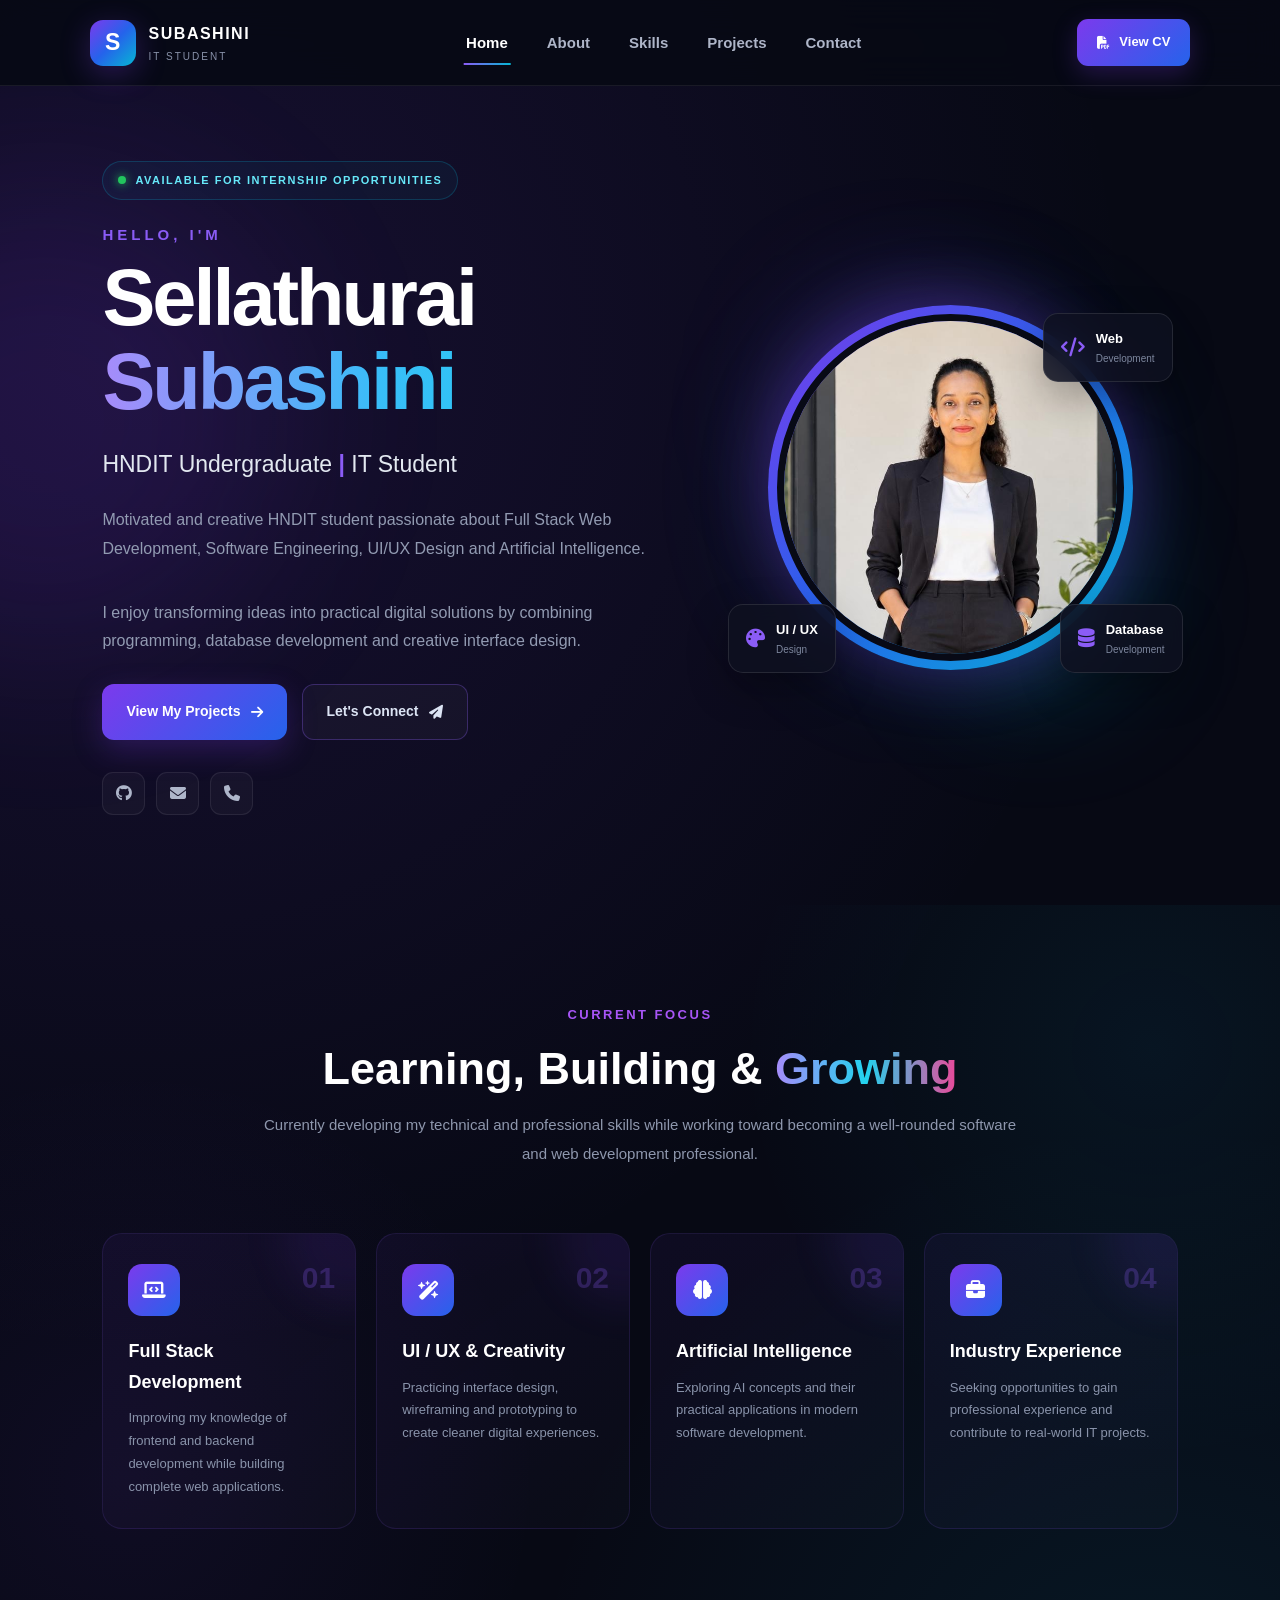
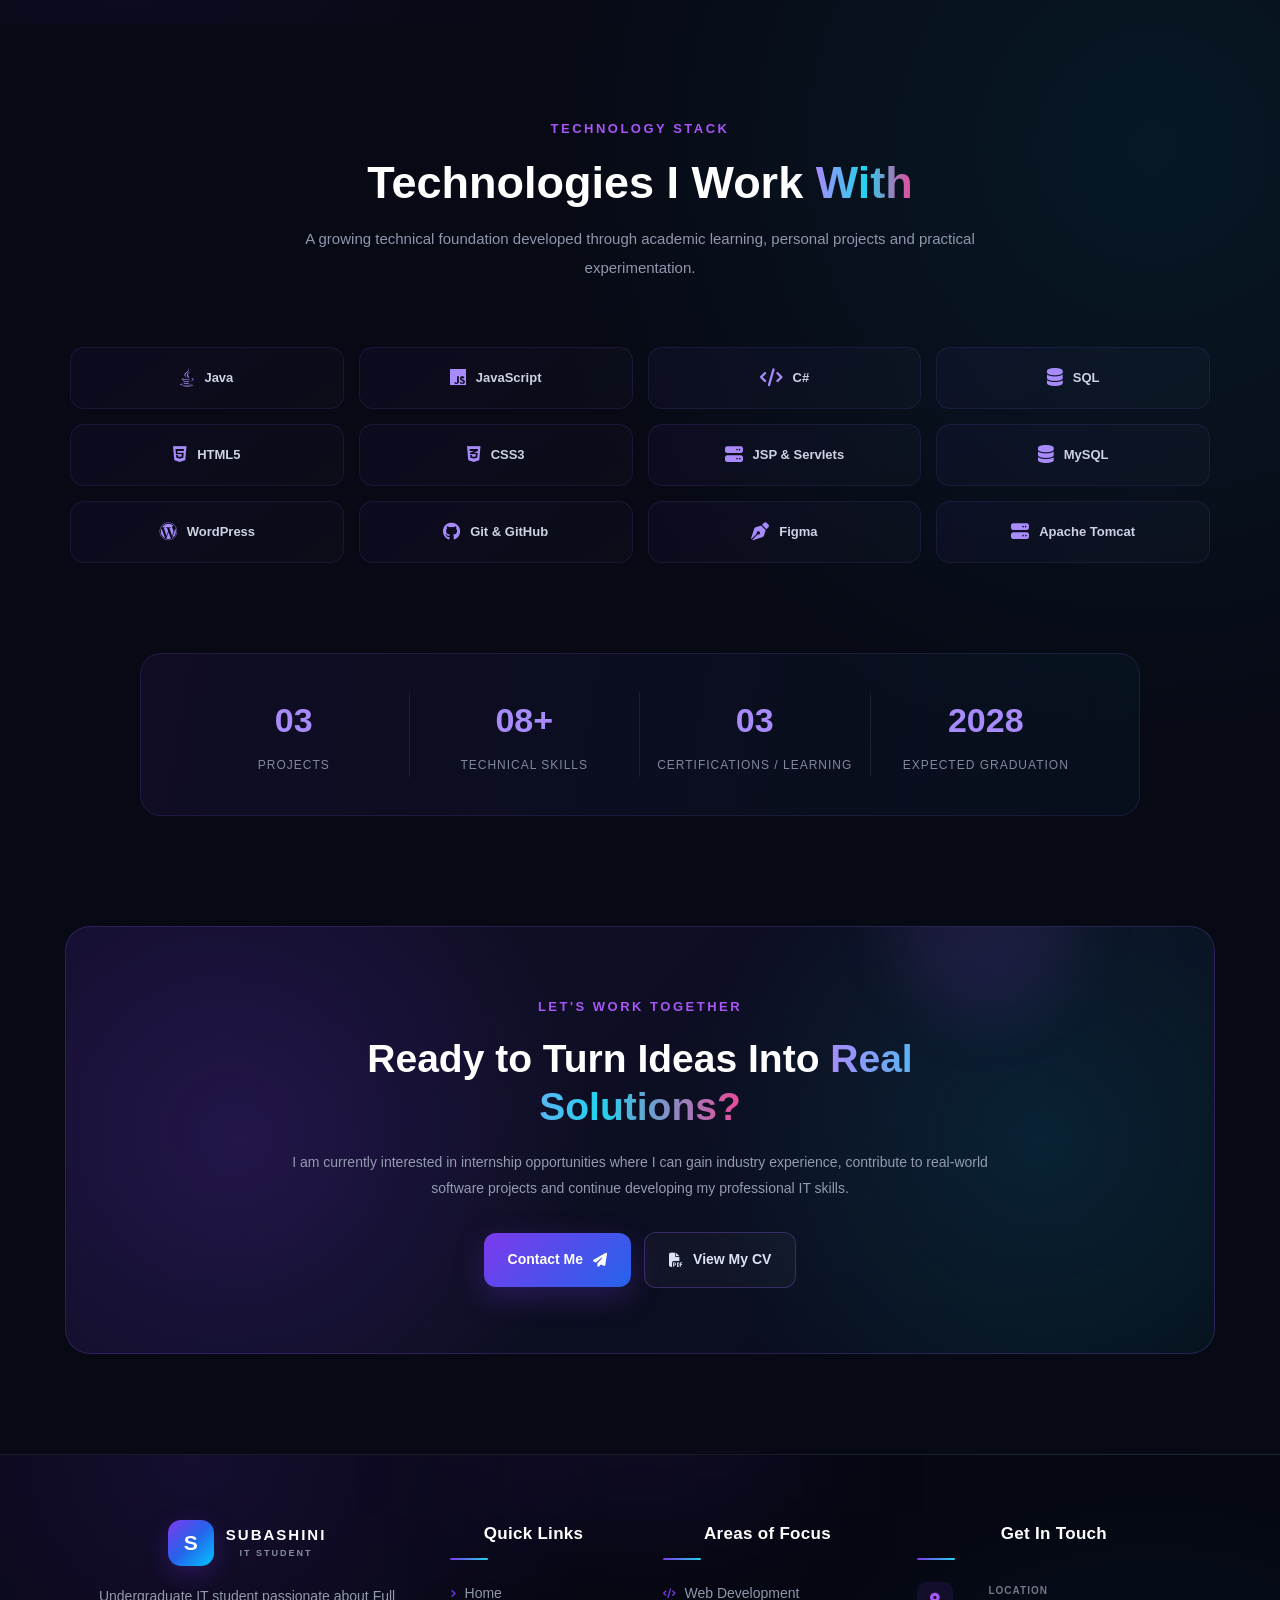
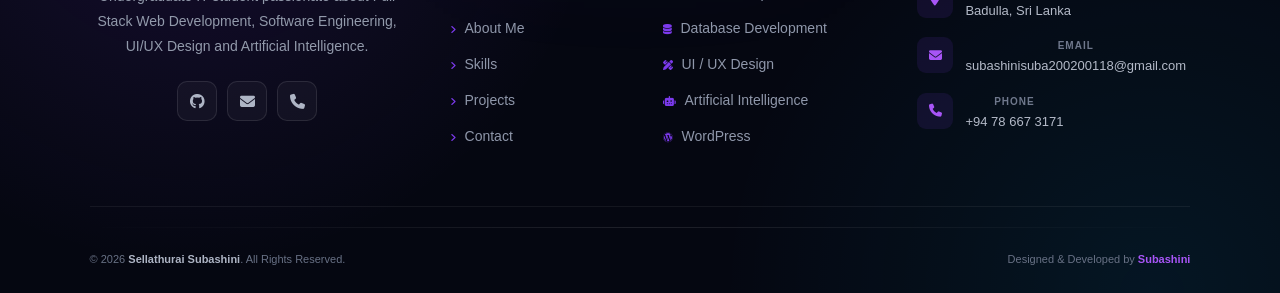
==== index.html @ f73d44b4 "First commit" ====
<!DOCTYPE html>
<html lang="en">

<head>

    <meta charset="UTF-8">
    <meta name="viewport" content="width=device-width, initial-scale=1.0">

    <title>Sellathurai Subashini | Portfolio</title>

    <!-- Font Awesome -->
    <link rel="stylesheet"
          href="https://cdnjs.cloudflare.com/ajax/libs/font-awesome/6.5.2/css/all.min.css">

    <!-- Main CSS -->
    <link rel="stylesheet" href="style.css">

</head>


<body>


<!-- =========================================================
     NAVBAR
========================================================= -->

<header class="site-header">

    <!-- LOGO -->

    <a href="index.html" class="logo">

        <span>S</span>

        <div>
            <strong>SUBASHINI</strong>
            <small>IT STUDENT</small>
        </div>

    </a>


    <!-- NAVIGATION -->

    <nav class="nav-menu">

        <a href="index.html" class="active">
            Home
        </a>

        <a href="about.html">
            About
        </a>

        <a href="skills.html">
            Skills
        </a>

        <a href="projects.html">
            Projects
        </a>

        <a href="contact.html">
            Contact
        </a>

    </nav>


    <!-- CV BUTTON -->

    <a href="suba cv.pdf"
       target="_blank"
       class="cv-button">

        <i class="fa-solid fa-file-pdf"></i>
        View CV

    </a>


    <!-- MOBILE MENU -->

    <button class="menu-button" id="menuButton">

        <i class="fa-solid fa-bars"></i>

    </button>

</header>



<!-- =========================================================
     MAIN CONTENT
========================================================= -->

<main>


<!-- =========================================================
     HERO SECTION
========================================================= -->

<section class="hero">


    <!-- HERO CONTENT -->

    <div class="hero-content">


        <!-- AVAILABILITY -->

        <div class="hero-badge">

            <span></span>

            AVAILABLE FOR INTERNSHIP OPPORTUNITIES

        </div>


        <!-- SMALL TITLE -->

        <p class="hero-small">

            HELLO, I'M

        </p>


        <!-- NAME -->

        <h1>

            Sellathurai
            <span>Subashini</span>

        </h1>


        <!-- ROLE -->

        <h2>

            HNDIT Undergraduate
            <b>|</b>
            IT Student

        </h2>


        <!-- DESCRIPTION -->

        <p class="hero-description">

            Motivated and creative HNDIT student passionate about
            Full Stack Web Development, Software Engineering,
            UI/UX Design and Artificial Intelligence.

        </p>


        <!-- ADDITIONAL INTRO -->

        <p class="hero-description">

            I enjoy transforming ideas into practical digital solutions
            by combining programming, database development and creative
            interface design.

        </p>


        <!-- HERO BUTTONS -->

        <div class="hero-buttons">


            <a href="projects.html"
               class="button primary-button">

                View My Projects

                <i class="fa-solid fa-arrow-right"></i>

            </a>


            <a href="contact.html"
               class="button outline-button">

                Let's Connect

                <i class="fa-solid fa-paper-plane"></i>

            </a>


        </div>


        <!-- SOCIAL LINKS -->

        <div class="social-links">


            <a href="https://github.com/Subashini0118"
               title="GitHub">

                <i class="fa-brands fa-github"></i>

            </a>


            <a href="mailto:subashinisuba200200118@gmail.com"
               title="Email">

                <i class="fa-solid fa-envelope"></i>

            </a>


            <a href="tel:+94786673171"
               title="Phone">

                <i class="fa-solid fa-phone"></i>

            </a>


        </div>


    </div>



    <!-- =====================================================
         HERO PHOTO
    ====================================================== -->

    <div class="hero-photo-area">


        <!-- GLOW EFFECTS -->

        <div class="glow glow-one"></div>

        <div class="glow glow-two"></div>


        <!-- PROFILE PHOTO -->

        <div class="photo-circle">

            <img src="Profile.jpeg"
                 alt="Sellathurai Subashini">

        </div>


        <!-- FLOATING CARD 1 -->

        <div class="floating-card card-one">

            <i class="fa-solid fa-code"></i>

            <div>

                <strong>Web</strong>

                <small>Development</small>

            </div>

        </div>


        <!-- FLOATING CARD 2 -->

        <div class="floating-card card-two">

            <i class="fa-solid fa-palette"></i>

            <div>

                <strong>UI / UX</strong>

                <small>Design</small>

            </div>

        </div>


        <!-- FLOATING CARD 3 -->

        <div class="floating-card card-three">

            <i class="fa-solid fa-database"></i>

            <div>

                <strong>Database</strong>

                <small>Development</small>

            </div>

        </div>


    </div>

</section>



<!-- =========================================================
     CURRENT FOCUS
========================================================= -->

<section class="focus-section">


    <div class="section-heading">


        <span class="section-label">

            CURRENT FOCUS

        </span>


        <h2>

            Learning, Building & <span>Growing</span>

        </h2>


        <p>

            Currently developing my technical and professional
            skills while working toward becoming a well-rounded
            software and web development professional.

        </p>

    </div>



    <div class="focus-grid">


        <!-- FOCUS 1 -->

        <div class="focus-card">

            <div class="focus-number">

                01

            </div>


            <i class="fa-solid fa-laptop-code"></i>


            <h3>

                Full Stack Development

            </h3>


            <p>

                Improving my knowledge of frontend and backend
                development while building complete web applications.

            </p>

        </div>



        <!-- FOCUS 2 -->

        <div class="focus-card">

            <div class="focus-number">

                02

            </div>


            <i class="fa-solid fa-wand-magic-sparkles"></i>


            <h3>

                UI / UX & Creativity

            </h3>


            <p>

                Practicing interface design, wireframing and
                prototyping to create cleaner digital experiences.

            </p>

        </div>



        <!-- FOCUS 3 -->

        <div class="focus-card">

            <div class="focus-number">

                03

            </div>


            <i class="fa-solid fa-brain"></i>


            <h3>

                Artificial Intelligence

            </h3>


            <p>

                Exploring AI concepts and their practical
                applications in modern software development.

            </p>

        </div>



        <!-- FOCUS 4 -->

        <div class="focus-card">

            <div class="focus-number">

                04

            </div>


            <i class="fa-solid fa-briefcase"></i>


            <h3>

                Industry Experience

            </h3>


            <p>

                Seeking opportunities to gain professional
                experience and contribute to real-world IT projects.

            </p>

        </div>


    </div>

</section>



<!-- =========================================================
     TECHNOLOGY HIGHLIGHTS
========================================================= -->

<section class="technology-section">


    <div class="section-heading">


        <span class="section-label">

            TECHNOLOGY STACK

        </span>


        <h2>

            Technologies I Work <span>With</span>

        </h2>


        <p>

            A growing technical foundation developed through
            academic learning, personal projects and practical
            experimentation.

        </p>

    </div>



    <div class="technology-grid">


        <div class="technology-item">

            <i class="fa-brands fa-java"></i>

            <span>Java</span>

        </div>


        <div class="technology-item">

            <i class="fa-brands fa-js"></i>

            <span>JavaScript</span>

        </div>


        <div class="technology-item">

            <i class="fa-solid fa-code"></i>

            <span>C#</span>

        </div>


        <div class="technology-item">

            <i class="fa-solid fa-database"></i>

            <span>SQL</span>

        </div>


        <div class="technology-item">

            <i class="fa-brands fa-html5"></i>

            <span>HTML5</span>

        </div>


        <div class="technology-item">

            <i class="fa-brands fa-css3-alt"></i>

            <span>CSS3</span>

        </div>


        <div class="technology-item">

            <i class="fa-solid fa-server"></i>

            <span>JSP & Servlets</span>

        </div>


        <div class="technology-item">

            <i class="fa-solid fa-database"></i>

            <span>MySQL</span>

        </div>


        <div class="technology-item">

            <i class="fa-brands fa-wordpress"></i>

            <span>WordPress</span>

        </div>


        <div class="technology-item">

            <i class="fa-brands fa-github"></i>

            <span>Git & GitHub</span>

        </div>


        <div class="technology-item">

            <i class="fa-solid fa-pen-nib"></i>

            <span>Figma</span>

        </div>


        <div class="technology-item">

            <i class="fa-solid fa-server"></i>

            <span>Apache Tomcat</span>

        </div>


    </div>

</section>

<!-- =========================================================
     STATS
========================================================= -->

<section class="stats-section">


    <div class="stat-item">


        <strong>

            03

        </strong>


        <span>

            Projects

        </span>

    </div>



    <div class="stat-item">


        <strong>

            08+

        </strong>


        <span>

            Technical Skills

        </span>

    </div>



    <div class="stat-item">


        <strong>

            03

        </strong>


        <span>

            Certifications / Learning

        </span>

    </div>



    <div class="stat-item">


        <strong>

            2028

        </strong>


        <span>

            Expected Graduation

        </span>

    </div>


</section>



<!-- =========================================================
     INTERNSHIP CTA
========================================================= -->

<section class="home-cta-section">


    <div class="home-cta-content">


        <span class="section-label">

            LET'S WORK TOGETHER

        </span>


        <h2>

            Ready to Turn Ideas Into

            <span>Real Solutions?</span>

        </h2>


        <p>

            I am currently interested in internship opportunities
            where I can gain industry experience, contribute to
            real-world software projects and continue developing
            my professional IT skills.

        </p>


        <div class="cta-buttons">


            <a href="contact.html"
               class="button primary-button">

                Contact Me

                <i class="fa-solid fa-paper-plane"></i>

            </a>


            <a href="assets/Subashini-CV.pdf"
               target="_blank"
               class="button outline-button">

                <i class="fa-solid fa-file-pdf"></i>

                View My CV

            </a>


        </div>


    </div>


</section>


</main>



<!-- =========================================================
     FOOTER
========================================================= -->

<footer class="site-footer">


    <div class="footer-container">


        <!-- =================================================
             FOOTER ABOUT
        ================================================== -->

        <div class="footer-column footer-about">


            <a href="index.html"
               class="footer-logo">


                <span>S</span>


                <div>

                    <strong>
                        SUBASHINI
                    </strong>

                    <small>
                        IT STUDENT
                    </small>

                </div>


            </a>


            <p>

                Undergraduate IT student passionate about
                Full Stack Web Development, Software Engineering,
                UI/UX Design and Artificial Intelligence.

            </p>


            <div class="footer-socials">


                <a href="https://github.com/Subashini0118"
                   title="GitHub">

                    <i class="fa-brands fa-github"></i>

                </a>


                <a href="mailto:subashinisuba200200118@gmail.com"
                   title="Email">

                    <i class="fa-solid fa-envelope"></i>

                </a>


                <a href="tel:+94786673171"
                   title="Phone">

                    <i class="fa-solid fa-phone"></i>

                </a>


            </div>


        </div>



        <!-- =================================================
             QUICK LINKS
        ================================================== -->

        <div class="footer-column">


            <h3>

                Quick Links

            </h3>


            <ul>


                <li>

                    <a href="index.html">

                        <i class="fa-solid fa-angle-right"></i>

                        Home

                    </a>

                </li>


                <li>

                    <a href="about.html">

                        <i class="fa-solid fa-angle-right"></i>

                        About Me

                    </a>

                </li>


                <li>

                    <a href="skills.html">

                        <i class="fa-solid fa-angle-right"></i>

                        Skills

                    </a>

                </li>


                <li>

                    <a href="projects.html">

                        <i class="fa-solid fa-angle-right"></i>

                        Projects

                    </a>

                </li>


                <li>

                    <a href="contact.html">

                        <i class="fa-solid fa-angle-right"></i>

                        Contact

                    </a>

                </li>


            </ul>


        </div>



        <!-- =================================================
             EXPERTISE
        ================================================== -->

        <div class="footer-column">


            <h3>

                Areas of Focus

            </h3>


            <ul>


                <li>

                    <a href="skills.html">

                        <i class="fa-solid fa-code"></i>

                        Web Development

                    </a>

                </li>


                <li>

                    <a href="skills.html">

                        <i class="fa-solid fa-database"></i>

                        Database Development

                    </a>

                </li>


                <li>

                    <a href="skills.html">

                        <i class="fa-solid fa-pen-ruler"></i>

                        UI / UX Design

                    </a>

                </li>


                <li>

                    <a href="skills.html">

                        <i class="fa-solid fa-robot"></i>

                        Artificial Intelligence

                    </a>

                </li>


                <li>

                    <a href="skills.html">

                        <i class="fa-brands fa-wordpress"></i>

                        WordPress

                    </a>

                </li>


            </ul>


        </div>



        <!-- =================================================
             CONTACT DETAILS
        ================================================== -->

        <div class="footer-column footer-contact">


            <h3>

                Get In Touch

            </h3>


            <div class="footer-contact-item">


                <i class="fa-solid fa-location-dot"></i>


                <div>

                    <span>

                        Location

                    </span>

                    <p>

                        Badulla, Sri Lanka

                    </p>

                </div>


            </div>



            <div class="footer-contact-item">


                <i class="fa-solid fa-envelope"></i>


                <div>

                    <span>

                        Email

                    </span>

                    <p>

                        subashinisuba200200118@gmail.com

                    </p>

                </div>


            </div>



            <div class="footer-contact-item">


                <i class="fa-solid fa-phone"></i>


                <div>

                    <span>

                        Phone

                    </span>

                    <p>

                        +94 78 667 3171

                    </p>

                </div>


            </div>


        </div>


    </div>



    <!-- =================================================
         FOOTER BOTTOM
    ================================================== -->

    <div class="footer-bottom">


        <div class="footer-line"></div>


        <div class="footer-bottom-content">


            <p>

                © 2026
                <strong>Sellathurai Subashini</strong>.
                All Rights Reserved.

            </p>


            <p>

                Designed & Developed by

                <span>

                    Subashini

                </span>

            </p>


        </div>


    </div>


</footer>



<!-- =========================================================
     JAVASCRIPT
========================================================= -->

<script src="script.js"></script>


</body>

</html>
---- style.css ----
/* =====================================================
   GLOBAL
===================================================== */

* {
    margin: 0;
    padding: 0;
    box-sizing: border-box;
}

html {
    scroll-behavior: smooth;
}

body {
    font-family: Arial, Helvetica, sans-serif;
    background:
        radial-gradient(
            circle at 10% 10%,
            rgba(124, 58, 237, 0.14),
            transparent 30%
        ),
        radial-gradient(
            circle at 90% 50%,
            rgba(6, 182, 212, 0.09),
            transparent 30%
        ),
        #070914;
    color: #ffffff;
    line-height: 1.7;
    overflow-x: hidden;
}

a {
    text-decoration: none;
}

button,
input,
textarea {
    font-family: inherit;
}


/* =====================================================
   NAVBAR
===================================================== */

.site-header {
    position: sticky;
    top: 0;
    z-index: 999;

    height: 86px;

    padding: 0 7%;

    display: flex;
    align-items: center;
    justify-content: space-between;

    background: rgba(7, 9, 20, 0.90);

    backdrop-filter: blur(18px);

    border-bottom: 1px solid rgba(255, 255, 255, 0.07);
}


/* LOGO */

.logo {
    display: flex;
    align-items: center;
    gap: 13px;
    color: white;
}

.logo > span {
    width: 46px;
    height: 46px;

    display: flex;
    align-items: center;
    justify-content: center;

    border-radius: 13px;

    font-size: 23px;
    font-weight: 900;

    background:
        linear-gradient(
            135deg,
            #7c3aed,
            #2563eb,
            #06b6d4
        );

    box-shadow:
        0 8px 30px rgba(124, 58, 237, 0.3);
}

.logo strong {
    display: block;
    font-size: 16px;
    letter-spacing: 1.5px;
}

.logo small {
    display: block;
    font-size: 10px;
    color: #8992aa;
    letter-spacing: 2px;
}


/* NAVIGATION */

.nav-menu {
    display: flex;
    align-items: center;
    gap: 9px;
}

.nav-menu a {
    position: relative;

    padding: 11px 15px;

    color: #aeb5c8;

    font-size: 14px;
    font-weight: 600;

    transition: 0.3s ease;
}

.nav-menu a::after {
    content: "";

    position: absolute;

    left: 50%;
    bottom: 1px;

    width: 0;
    height: 2px;

    transform: translateX(-50%);

    background:
        linear-gradient(
            90deg,
            #8b5cf6,
            #06b6d4
        );

    transition: 0.3s ease;
}

.nav-menu a:hover,
.nav-menu a.active {
    color: #ffffff;
}

.nav-menu a:hover::after,
.nav-menu a.active::after {
    width: 65%;
}


/* CV BUTTON */

.cv-button {
    display: flex;
    align-items: center;
    gap: 9px;

    padding: 12px 20px;

    border-radius: 11px;

    color: white;

    font-size: 13px;
    font-weight: 700;

    background:
        linear-gradient(
            135deg,
            #7c3aed,
            #2563eb
        );

    box-shadow:
        0 8px 25px rgba(124, 58, 237, 0.25);

    transition: 0.3s ease;
}

.cv-button:hover {
    transform: translateY(-2px);

    box-shadow:
        0 12px 30px rgba(124, 58, 237, 0.4);
}


/* MOBILE MENU */

.menu-button {
    display: none;

    width: 44px;
    height: 44px;

    border: 1px solid rgba(255, 255, 255, 0.1);

    border-radius: 11px;

    color: white;

    background: rgba(255, 255, 255, 0.05);

    cursor: pointer;
}


/* =====================================================
   HERO
===================================================== */

.hero {
    min-height: calc(100vh - 86px);

    padding: 85px 8%;

    display: grid;

    grid-template-columns: 1.1fr 0.9fr;

    align-items: center;

    gap: 65px;

    position: relative;
}

.hero::before {
    content: "";

    position: absolute;

    width: 470px;
    height: 470px;

    left: -190px;
    top: 100px;

    border-radius: 50%;

    background: rgba(124, 58, 237, 0.11);

    filter: blur(85px);
}


/* HERO CONTENT */

.hero-content {
    position: relative;
    z-index: 2;
}

.hero-badge {
    display: inline-flex;
    align-items: center;
    gap: 9px;

    padding: 9px 15px;

    margin-bottom: 22px;

    border: 1px solid rgba(6, 182, 212, 0.22);

    border-radius: 30px;

    color: #67e8f9;

    font-size: 11px;
    font-weight: 700;

    letter-spacing: 1.5px;

    background: rgba(6, 182, 212, 0.05);
}

.hero-badge span {
    width: 8px;
    height: 8px;

    border-radius: 50%;

    background: #22c55e;

    box-shadow: 0 0 10px #22c55e;
}

.hero-small {
    color: #8b5cf6;

    font-size: 15px;

    font-weight: 800;

    letter-spacing: 4px;

    margin-bottom: 9px;
}

.hero h1 {
    font-size: clamp(52px, 6.2vw, 82px);

    line-height: 1.05;

    font-weight: 900;

    letter-spacing: -3px;

    margin-bottom: 22px;
}

.hero h1 span {
    display: block;

    background:
        linear-gradient(
            90deg,
            #a78bfa,
            #38bdf8,
            #22d3ee
        );

    -webkit-background-clip: text;
    -webkit-text-fill-color: transparent;
}

.hero h2 {
    font-size: 24px;

    color: #e2e8f0;

    font-weight: 500;

    margin-bottom: 22px;
}

.hero h2 b {
    color: #8b5cf6;
}

.hero-description {
    max-width: 650px;

    color: #929bb2;

    font-size: 17px;

    line-height: 1.9;

    margin-bottom: 35px;
}


/* HERO BUTTONS */

.hero-buttons {
    display: flex;

    gap: 15px;

    flex-wrap: wrap;
}

.button {
    display: inline-flex;

    align-items: center;

    gap: 10px;

    padding: 15px 24px;

    border-radius: 12px;

    font-size: 14px;

    font-weight: 700;

    transition: 0.3s ease;
}

.primary-button {
    color: white;

    background:
        linear-gradient(
            135deg,
            #7c3aed,
            #2563eb
        );

    box-shadow:
        0 10px 30px rgba(124, 58, 237, 0.25);
}

.primary-button:hover {
    color: white;

    transform: translateY(-3px);

    box-shadow:
        0 15px 35px rgba(124, 58, 237, 0.4);
}

.outline-button {
    color: #dce4f4;

    border: 1px solid rgba(139, 92, 246, 0.3);

    background: rgba(255, 255, 255, 0.03);
}

.outline-button:hover {
    color: white;

    border-color: #8b5cf6;

    transform: translateY(-3px);
}


/* SOCIAL */

.social-links {
    display: flex;

    gap: 11px;

    margin-top: 32px;
}

.social-links a {
    width: 43px;
    height: 43px;

    display: flex;

    align-items: center;
    justify-content: center;

    border-radius: 11px;

    color: #aeb6ca;

    border: 1px solid rgba(255, 255, 255, 0.08);

    background: rgba(255, 255, 255, 0.03);

    transition: 0.3s ease;
}

.social-links a:hover {
    color: white;

    transform: translateY(-3px);

    border-color: #8b5cf6;

    background: rgba(124, 58, 237, 0.15);
}


/* =====================================================
   HERO PHOTO
===================================================== */

.hero-photo-area {
    position: relative;

    min-height: 520px;

    display: flex;

    align-items: center;
    justify-content: center;
}

.photo-circle {
    position: relative;
    z-index: 3;

    width: 380px;
    height: 380px;

    padding: 9px;

    border-radius: 50%;

    background:
        linear-gradient(
            135deg,
            #7c3aed,
            #2563eb,
            #06b6d4
        );

    box-shadow:
        0 0 65px rgba(124, 58, 237, 0.35),
        0 0 130px rgba(6, 182, 212, 0.12);
}

.photo-circle img {
    width: 100%;
    height: 100%;

    object-fit: cover;

    border-radius: 50%;

    border: 7px solid #080a16;

    display: block;
}


/* GLOWS */

.glow {
    position: absolute;

    border-radius: 50%;

    filter: blur(60px);
}

.glow-one {
    width: 230px;
    height: 230px;

    background: rgba(124, 58, 237, 0.25);

    top: 60px;
    left: 70px;
}

.glow-two {
    width: 190px;
    height: 190px;

    background: rgba(6, 182, 212, 0.2);

    bottom: 45px;
    right: 45px;
}


/* FLOATING CARDS */

.floating-card {
    position: absolute;

    z-index: 5;

    display: flex;

    align-items: center;

    gap: 11px;

    padding: 14px 17px;

    border-radius: 15px;

    background: rgba(14, 17, 32, 0.86);

    backdrop-filter: blur(15px);

    border: 1px solid rgba(255, 255, 255, 0.1);

    box-shadow:
        0 15px 40px rgba(0, 0, 0, 0.3);

    animation: floatCard 4s ease-in-out infinite;
}

.floating-card i {
    color: #8b5cf6;

    font-size: 19px;
}

.floating-card strong {
    display: block;

    font-size: 13px;
}

.floating-card small {
    display: block;

    color: #7d879e;

    font-size: 10px;
}

.card-one {
    top: 75px;
    right: 5px;
}

.card-two {
    bottom: 65px;
    left: 5px;

    animation-delay: 1.5s;
}

@keyframes floatCard {

    0%, 100% {
        transform: translateY(0);
    }

    50% {
        transform: translateY(-10px);
    }

}


/* =====================================================
   GENERAL SECTIONS
===================================================== */

.quick-section,
.about-section,
.skills-section,
.projects-section,
.contact-section,
.certifications-section,
.project-cta {
    max-width: 1200px;

    margin: auto;

    padding: 110px 30px;
}

.dark-section {
    padding: 110px 30px;

    background:
        linear-gradient(
            180deg,
            rgba(124, 58, 237, 0.04),
            rgba(6, 182, 212, 0.02)
        );
}

.section-heading {
    text-align: center;

    max-width: 760px;

    margin: 0 auto 65px;
}

.section-label {
    display: inline-flex;

    align-items: center;

    gap: 8px;

    color: #a855f7;

    font-size: 13px;

    font-weight: 800;

    letter-spacing: 2.5px;

    text-transform: uppercase;
}

.section-heading h2 {
    font-size: 45px;

    line-height: 1.2;

    margin: 15px 0;
}

.section-heading h2 span,
.page-hero h1 span,
.about-content h2 span,
.project-cta h2 span,
.skills-heading h2 span,
.skills-hero h1 span {
    background:
        linear-gradient(
            90deg,
            #a78bfa,
            #22d3ee,
            #ec4899
        );

    -webkit-background-clip: text;
    -webkit-text-fill-color: transparent;
}

.section-heading p {
    color: #8e97ad;

    font-size: 15px;

    line-height: 1.9;
}


/* =====================================================
   FEATURE CARDS
===================================================== */

.feature-grid {
    display: grid;

    grid-template-columns: repeat(4, 1fr);

    gap: 20px;
}

.feature-card {
    padding: 31px 24px;

    border-radius: 19px;

    border: 1px solid rgba(139, 92, 246, 0.12);

    background:
        linear-gradient(
            145deg,
            rgba(124, 58, 237, 0.06),
            rgba(255, 255, 255, 0.015)
        );

    transition: 0.3s ease;
}

.feature-card:hover {
    transform: translateY(-8px);

    border-color: rgba(139, 92, 246, 0.45);

    box-shadow:
        0 20px 50px rgba(0, 0, 0, 0.25);
}

.feature-icon {
    width: 55px;
    height: 55px;

    display: flex;

    align-items: center;
    justify-content: center;

    margin-bottom: 21px;

    border-radius: 15px;

    color: white;

    font-size: 19px;

    background:
        linear-gradient(
            135deg,
            #7c3aed,
            #2563eb
        );
}

.feature-card h3 {
    font-size: 18px;

    margin-bottom: 10px;
}

.feature-card p {
    color: #8992a8;

    font-size: 14px;

    line-height: 1.75;
}


/* =====================================================
   STATS
===================================================== */

.stats-section {
    max-width: 1000px;

    margin: 0 auto 110px;

    padding: 38px;

    display: grid;

    grid-template-columns: repeat(4, 1fr);

    border: 1px solid rgba(139, 92, 246, 0.15);

    border-radius: 21px;

    background:
        linear-gradient(
            100deg,
            rgba(124, 58, 237, 0.08),
            rgba(6, 182, 212, 0.04)
        );
}

.stat-item {
    text-align: center;

    border-right: 1px solid rgba(255, 255, 255, 0.07);
}

.stat-item:last-child {
    border: none;
}

.stat-item strong {
    display: block;

    font-size: 33px;

    color: #a78bfa;
}

.stat-item span {
    color: #7f899f;

    font-size: 12px;

    text-transform: uppercase;

    letter-spacing: 1px;
}


/* =====================================================
   PAGE HERO
===================================================== */

.page-hero {
    min-height: 45vh;

    display: flex;

    align-items: center;

    justify-content: center;

    text-align: center;

    padding: 140px 20px 90px;

    position: relative;

    overflow: hidden;

    background:
        radial-gradient(
            circle at 20% 30%,
            rgba(124, 58, 237, 0.20),
            transparent 35%
        ),
        radial-gradient(
            circle at 80% 70%,
            rgba(6, 182, 212, 0.13),
            transparent 35%
        );
}

.page-hero::before {
    content: "";

    position: absolute;

    width: 470px;
    height: 470px;

    border-radius: 50%;

    background: rgba(168, 85, 247, 0.08);

    filter: blur(85px);

    top: -200px;
    left: -150px;
}

.page-hero::after {
    content: "";

    position: absolute;

    width: 420px;
    height: 420px;

    border-radius: 50%;

    background: rgba(6, 182, 212, 0.07);

    filter: blur(90px);

    right: -150px;
    bottom: -200px;
}

.page-hero .hero-content {
    max-width: 850px;
    position: relative;
    z-index: 2;
}

.page-hero h1 {
    font-size: clamp(48px, 6vw, 70px);

    line-height: 1.05;

    margin: 22px 0;

    color: #ffffff;
}

.page-hero p {
    color: #aeb6cf;

    max-width: 720px;

    margin: auto;

    font-size: 16px;

    line-height: 1.9;
}


/* =====================================================
   ABOUT
===================================================== */

.about-grid {
    display: grid;

    grid-template-columns: 0.8fr 1.2fr;

    gap: 85px;

    align-items: center;
}

.about-photo-box {
    display: flex;

    align-items: center;
    justify-content: center;
}

.photo-ring {
    width: 370px;
    height: 370px;

    padding: 8px;

    border-radius: 50%;

    background:
        linear-gradient(
            135deg,
            #7c3aed,
            #2563eb,
            #06b6d4
        );

    box-shadow:
        0 0 65px rgba(124, 58, 237, 0.25);
}

.photo-ring img {
    width: 100%;
    height: 100%;

    object-fit: cover;

    border-radius: 50%;

    border: 7px solid #080a16;
}

.about-content h2 {
    font-size: 43px;

    margin-bottom: 7px;
}

.about-content h3 {
    color: #8b5cf6;

    font-size: 19px;

    margin-bottom: 24px;
}

.about-content p {
    color: #929bb0;

    font-size: 15px;

    line-height: 1.9;

    margin-bottom: 16px;
}

.about-info {
    display: grid;

    grid-template-columns: repeat(2, 1fr);

    gap: 13px;

    margin-top: 30px;
}

.about-info > div {
    display: flex;

    gap: 13px;

    align-items: center;

    padding: 16px;

    border-radius: 14px;

    border: 1px solid rgba(139, 92, 246, 0.12);

    background: rgba(255, 255, 255, 0.025);
}

.about-info i {
    width: 40px;
    height: 40px;

    display: flex;

    align-items: center;
    justify-content: center;

    border-radius: 10px;

    background:
        linear-gradient(
            135deg,
            #7c3aed,
            #2563eb
        );
}

.about-info small {
    display: block;

    color: #6f7890;

    font-size: 10px;
}

.about-info strong {
    display: block;

    color: #e8edf7;

    font-size: 12px;
}


/* =====================================================
   TIMELINE
===================================================== */

.timeline {
    max-width: 920px;

    margin: auto;

    position: relative;
}

.timeline::before {
    content: "";

    position: absolute;

    left: 31px;

    top: 0;
    bottom: 0;

    width: 2px;

    background:
        linear-gradient(
            #8b5cf6,
            #06b6d4
        );
}

.timeline-item {
    position: relative;

    display: flex;

    gap: 27px;

    margin-bottom: 32px;
}

.timeline-icon {
    position: relative;

    z-index: 2;

    min-width: 64px;
    height: 64px;

    display: flex;

    align-items: center;
    justify-content: center;

    border-radius: 50%;

    font-size: 19px;

    background:
        linear-gradient(
            135deg,
            #7c3aed,
            #2563eb
        );
}

.timeline-card {
    flex: 1;

    padding: 29px;

    border-radius: 19px;

    border: 1px solid rgba(139, 92, 246, 0.12);

    background: rgba(255, 255, 255, 0.025);

    transition: 0.3s ease;
}

.timeline-card:hover {
    border-color: rgba(139, 92, 246, 0.4);

    transform: translateX(5px);
}

.timeline-date,
.cert-year {
    color: #06b6d4;

    font-size: 11px;

    font-weight: 800;

    letter-spacing: 1.5px;
}

.timeline-card h3 {
    font-size: 22px;

    margin: 9px 0;
}

.timeline-card h4 {
    font-size: 15px;

    margin-bottom: 13px;
}

.timeline-card p {
    color: #8c95aa;

    font-size: 14px;
}

.education-status {
    display: inline-block;

    margin-top: 16px;

    padding: 7px 11px;

    border-radius: 20px;

    font-size: 10px;

    color: #c4b5fd;

    background: rgba(124, 58, 237, 0.12);
}


/* =====================================================
   CERTIFICATIONS
===================================================== */

.certification-grid {
    max-width: 1200px;

    margin: auto;

    display: grid;

    grid-template-columns: repeat(3, 1fr);

    gap: 22px;
}

.certification-card {
    padding: 32px;

    border-radius: 21px;

    border: 1px solid rgba(139, 92, 246, 0.12);

    background:
        linear-gradient(
            145deg,
            rgba(124, 58, 237, 0.07),
            rgba(6, 182, 212, 0.025)
        );

    transition: 0.3s ease;
}

.certification-card:hover {
    transform: translateY(-8px);

    border-color: rgba(139, 92, 246, 0.45);
}

.cert-icon {
    width: 58px;
    height: 58px;

    display: flex;

    align-items: center;
    justify-content: center;

    margin-bottom: 21px;

    border-radius: 16px;

    font-size: 22px;

    background:
        linear-gradient(
            135deg,
            #7c3aed,
            #2563eb
        );
}

.certification-card h3 {
    font-size: 20px;

    margin: 10px 0 15px;
}

.certification-card p {
    color: #8992a8;

    font-size: 14px;

    line-height: 1.75;
}


/* =====================================================
   SKILLS PAGE
===================================================== */

.skills-hero {
    min-height: 360px;

    display: flex;

    align-items: center;

    justify-content: center;

    text-align: center;

    padding: 140px 20px 75px;

    position: relative;

    overflow: hidden;
}

.skills-hero::before {
    content: "";

    position: absolute;

    width: 470px;
    height: 470px;

    background: rgba(124, 58, 237, 0.16);

    border-radius: 50%;

    filter: blur(90px);

    top: -180px;
    left: -120px;
}

.skills-hero::after {
    content: "";

    position: absolute;

    width: 420px;
    height: 420px;

    background: rgba(6, 182, 212, 0.12);

    border-radius: 50%;

    filter: blur(90px);

    bottom: -180px;
    right: -100px;
}

.skills-hero-content {
    position: relative;

    z-index: 2;

    max-width: 780px;
}

.section-tag,
.small-title {
    display: inline-flex;

    align-items: center;

    gap: 8px;

    color: #a78bfa;

    font-size: 13px;

    font-weight: 700;

    letter-spacing: 2px;

    text-transform: uppercase;
}

.skills-hero h1 {
    margin: 20px 0 16px;

    font-size: clamp(42px, 5vw, 68px);

    line-height: 1.1;

    color: #ffffff;

    font-weight: 700;
}

.skills-hero p {
    max-width: 680px;

    margin: auto;

    color: #aeb8d0;

    font-size: 16px;

    line-height: 1.9;
}


/* =====================================================
   SKILLS MAIN
===================================================== */

.skills-main {
    max-width: 1220px;

    margin: 0 auto;

    padding: 95px 25px;
}

.skills-heading {
    text-align: center;

    max-width: 760px;

    margin: 0 auto 50px;
}

.skills-heading h2 {
    color: #ffffff;

    font-size: 38px;

    margin: 15px 0 13px;
}

.skills-heading p {
    color: #8f9bb5;

    font-size: 15px;

    line-height: 1.9;
}


/* =====================================================
   TECHNICAL SKILLS
===================================================== */

.technical-skills {
    display: grid;

    grid-template-columns: repeat(2, 1fr);

    gap: 24px;
}

.technical-skills > .skills-heading {
    grid-column: 1 / -1;
}


/* CATEGORY */

.skills-category {
    background: rgba(17, 24, 39, 0.68);

    border: 1px solid rgba(139, 92, 246, 0.18);

    border-radius: 20px;

    padding: 29px;

    backdrop-filter: blur(15px);

    transition: 0.35s ease;

    position: relative;

    overflow: hidden;
}

.skills-category::before {
    content: "";

    position: absolute;

    width: 160px;
    height: 160px;

    background: rgba(124, 58, 237, 0.08);

    border-radius: 50%;

    top: -80px;
    right: -60px;

    filter: blur(25px);
}

.skills-category:hover {
    transform: translateY(-5px);

    border-color: rgba(139, 92, 246, 0.45);

    box-shadow:
        0 18px 50px rgba(0, 0, 0, 0.25);
}

.wide-category {
    grid-column: 1 / -1;
}


/* CATEGORY HEADER */

.category-header {
    display: flex;

    align-items: center;

    gap: 16px;

    margin-bottom: 27px;
}

.category-icon {
    width: 52px;
    height: 52px;

    min-width: 52px;

    display: flex;

    align-items: center;
    justify-content: center;

    border-radius: 14px;

    color: white;

    font-size: 20px;
}

.programming-icon {
    background: linear-gradient(135deg, #7c3aed, #4f46e5);
}

.web-icon {
    background: linear-gradient(135deg, #06b6d4, #2563eb);
}

.database-icon {
    background: linear-gradient(135deg, #2563eb, #7c3aed);
}

.tools-icon {
    background: linear-gradient(135deg, #8b5cf6, #ec4899);
}

.design-icon {
    background: linear-gradient(135deg, #ec4899, #8b5cf6);
}

.category-header h3 {
    color: #ffffff;

    font-size: 20px;

    margin: 0 0 4px;
}

.category-header p {
    color: #7f8ba6;

    font-size: 13px;

    margin: 0;
}


/* SKILL LIST */

.skill-list {
    display: flex;

    flex-direction: column;

    gap: 21px;
}


/* SKILL ROW */

.skill-row {
    width: 100%;
}

.skill-info {
    display: flex;

    justify-content: space-between;

    align-items: center;

    margin-bottom: 9px;
}

.skill-name {
    display: flex;

    align-items: center;

    gap: 10px;

    color: #dbe4f5;

    font-size: 14px;

    font-weight: 500;
}

.skill-name i {
    color: #a78bfa;

    width: 19px;

    text-align: center;

    font-size: 15px;
}

.skill-info > span {
    color: #8b9abc;

    font-size: 13px;

    font-weight: 600;
}


/* PROGRESS */

.skill-progress {
    height: 7px;

    width: 100%;

    background: rgba(255, 255, 255, 0.07);

    border-radius: 20px;

    overflow: hidden;
}

.skill-fill {
    height: 100%;

    border-radius: 20px;

    background:
        linear-gradient(
            90deg,
            #7c3aed,
            #22d3ee
        );

    box-shadow:
        0 0 12px rgba(124, 58, 237, 0.35);
}


/* SKILL COLORS */

.javascript {
    background: linear-gradient(90deg, #f59e0b, #eab308);
}

.csharp {
    background: linear-gradient(90deg, #8b5cf6, #a855f7);
}

.sql {
    background: linear-gradient(90deg, #06b6d4, #3b82f6);
}

.html {
    background: linear-gradient(90deg, #f97316, #ef4444);
}

.css {
    background: linear-gradient(90deg, #2563eb, #06b6d4);
}

.jsp {
    background: linear-gradient(90deg, #7c3aed, #ec4899);
}

.react {
    background: linear-gradient(90deg, #06b6d4, #3b82f6);
}

.node {
    background: linear-gradient(90deg, #22c55e, #10b981);
}

.socket {
    background: linear-gradient(90deg, #6366f1, #8b5cf6);
}

.mysql {
    background: linear-gradient(90deg, #0ea5e9, #06b6d4);
}

.postgresql {
    background: linear-gradient(90deg, #2563eb, #6366f1);
}

.mongodb {
    background: linear-gradient(90deg, #16a34a, #22c55e);
}

.github {
    background: linear-gradient(90deg, #8b5cf6, #ec4899);
}

.vscode {
    background: linear-gradient(90deg, #0284c7, #06b6d4);
}

.netbeans {
    background: linear-gradient(90deg, #f97316, #ef4444);
}

.ai-content {
    background: linear-gradient(90deg, #a855f7, #ec4899);
}

.photoshop {
    background: linear-gradient(90deg, #2563eb, #06b6d4);
}

.canva {
    background: linear-gradient(90deg, #ec4899, #8b5cf6);
}

.ai-video {
    background: linear-gradient(90deg, #ef4444, #ec4899);
}


/* AI GRID */

.ai-grid {
    display: grid;

    grid-template-columns: repeat(2, 1fr);

    column-gap: 42px;
}


/* =====================================================
   SOFT SKILLS
===================================================== */

.soft-skills-section {
    margin-top: 100px;

    padding: 100px 8%;

    background:
        radial-gradient(
            circle at 10% 50%,
            rgba(124, 58, 237, 0.10),
            transparent 35%
        ),
        #070a16;
}

.soft-skills-grid {
    max-width: 1220px;

    margin: auto;

    display: grid;

    grid-template-columns: repeat(3, 1fr);

    gap: 20px;
}

.soft-skill {
    display: flex;

    align-items: center;

    gap: 17px;

    padding: 24px;

    border-radius: 18px;

    background: rgba(17, 24, 39, 0.58);

    border: 1px solid rgba(139, 92, 246, 0.15);

    transition: 0.3s ease;
}

.soft-skill:hover {
    transform: translateY(-5px);

    border-color: rgba(34, 211, 238, 0.35);
}

.soft-icon {
    width: 46px;
    height: 46px;

    min-width: 46px;

    display: flex;

    align-items: center;
    justify-content: center;

    border-radius: 13px;

    background:
        linear-gradient(
            135deg,
            #7c3aed,
            #0891b2
        );

    color: #ffffff;

    font-size: 18px;
}

.soft-skill h3 {
    color: #e9edfa;

    font-size: 16px;

    margin: 0 0 5px;
}

.soft-skill p {
    color: #7f89a5;

    font-size: 12px;

    line-height: 1.6;

    margin: 0;
}


/* =====================================================
   PROJECTS
===================================================== */

.projects-section {
    display: grid;

    grid-template-columns: repeat(3, 1fr);

    gap: 27px;

    align-items: stretch;
}

.project-card {
    position: relative;

    overflow: hidden;

    padding: 34px;

    border-radius: 23px;

    border: 1px solid rgba(139, 92, 246, 0.14);

    background:
        linear-gradient(
            145deg,
            rgba(124, 58, 237, 0.08),
            rgba(255, 255, 255, 0.02)
        );

    transition: 0.35s ease;
}

.project-card:hover {
    transform: translateY(-10px);

    border-color: rgba(139, 92, 246, 0.5);

    box-shadow:
        0 25px 60px rgba(0, 0, 0, 0.3);
}

.project-number {
    position: absolute;

    top: 16px;
    right: 21px;

    color: rgba(139, 92, 246, 0.15);

    font-size: 54px;

    font-weight: 900;
}

.project-icon {
    width: 68px;
    height: 68px;

    display: flex;

    align-items: center;
    justify-content: center;

    border-radius: 18px;

    font-size: 26px;

    margin-bottom: 26px;

    color: white;

    background:
        linear-gradient(
            135deg,
            #7c3aed,
            #2563eb
        );
}

.photography-icon {
    background:
        linear-gradient(
            135deg,
            #db2777,
            #7c3aed
        );
}

.wordpress-icon {
    background:
        linear-gradient(
            135deg,
            #06b6d4,
            #2563eb
        );
}

.project-type {
    color: #06b6d4;

    font-size: 10px;

    font-weight: 800;

    letter-spacing: 2px;
}

.project-content h2 {
    font-size: 24px;

    line-height: 1.3;

    margin: 10px 0 16px;
}

.project-content > p {
    color: #8e97ad;

    font-size: 14px;

    line-height: 1.8;

    min-height: 145px;
}

.technology-list {
    display: flex;

    flex-wrap: wrap;

    gap: 8px;

    margin: 23px 0;
}

.technology-list span {
    padding: 7px 10px;

    border-radius: 20px;

    color: #b9c1d3;

    font-size: 10px;

    border: 1px solid rgba(139, 92, 246, 0.15);

    background: rgba(139, 92, 246, 0.06);
}

.project-buttons {
    margin-top: 17px;
}

.github-button {
    display: inline-flex;

    align-items: center;

    gap: 8px;

    padding: 12px 16px;

    border-radius: 10px;

    color: white;

    font-size: 12px;

    font-weight: 700;

    background:
        linear-gradient(
            135deg,
            #181b2b,
            #24283d
        );

    border: 1px solid rgba(255, 255, 255, 0.1);

    transition: 0.3s ease;
}

.github-button:hover {
    color: white;

    border-color: #8b5cf6;

    transform: translateY(-2px);

    background:
        linear-gradient(
            135deg,
            #7c3aed,
            #2563eb
        );
}


/* =====================================================
   PROJECT CTA
===================================================== */

.project-cta {
    text-align: center;
}

.project-cta h2 {
    font-size: 42px;

    margin: 12px auto 27px;

    max-width: 700px;
}


/* =====================================================
   CONTACT
===================================================== */

.contact-section {
    display: grid;

    grid-template-columns: 0.85fr 1.15fr;

    gap: 75px;

    align-items: start;
}

.contact-info h2 {
    font-size: 42px;

    line-height: 1.2;

    margin: 11px 0 22px;
}

.contact-info h2 span,
.form-heading strong {
    color: #8b5cf6;
}

.contact-info > p {
    color: #8d96aa;

    font-size: 15px;

    line-height: 1.8;

    margin-bottom: 32px;
}

.contact-item {
    display: flex;

    align-items: center;

    gap: 16px;

    margin-bottom: 22px;
}

.contact-icon {
    width: 50px;
    height: 50px;

    flex-shrink: 0;

    display: flex;

    align-items: center;
    justify-content: center;

    border-radius: 14px;

    background:
        linear-gradient(
            135deg,
            #7c3aed,
            #2563eb
        );
}

.contact-item small {
    display: block;

    color: #687189;

    font-size: 10px;

    text-transform: uppercase;

    letter-spacing: 1px;
}

.contact-item a,
.contact-item strong {
    color: #e4e9f4;

    font-size: 14px;
}

.contact-social {
    display: flex;

    gap: 11px;

    margin-top: 32px;
}

.contact-social a {
    width: 44px;
    height: 44px;

    display: flex;

    align-items: center;
    justify-content: center;

    border-radius: 11px;

    color: #9ca6bb;

    border: 1px solid rgba(255, 255, 255, 0.08);

    background: rgba(255, 255, 255, 0.03);

    transition: 0.3s ease;
}

.contact-social a:hover {
    color: white;

    border-color: #8b5cf6;
}


/* CONTACT FORM */

.contact-form-box {
    padding: 38px;

    border-radius: 23px;

    border: 1px solid rgba(139, 92, 246, 0.15);

    background:
        linear-gradient(
            145deg,
            rgba(124, 58, 237, 0.07),
            rgba(255, 255, 255, 0.02)
        );
}

.form-heading span {
    color: #06b6d4;

    font-size: 11px;

    letter-spacing: 2px;

    font-weight: 800;
}

.form-heading h2 {
    font-size: 27px;

    margin: 9px 0 30px;
}

.form-row {
    display: grid;

    grid-template-columns: 1fr 1fr;

    gap: 16px;
}

.form-group {
    margin-bottom: 19px;
}

.form-group label {
    display: block;

    margin-bottom: 8px;

    color: #b4bdd0;

    font-size: 12px;

    font-weight: 600;
}

.form-group input,
.form-group textarea {
    width: 100%;

    padding: 14px 16px;

    color: white;

    outline: none;

    border: 1px solid rgba(255, 255, 255, 0.08);

    border-radius: 11px;

    background: rgba(0, 0, 0, 0.2);

    font-size: 13px;

    transition: 0.3s ease;
}

.form-group textarea {
    resize: vertical;
}

.form-group input:focus,
.form-group textarea:focus {
    border-color: #8b5cf6;

    box-shadow:
        0 0 0 3px rgba(139, 92, 246, 0.08);
}

.form-group input::placeholder,
.form-group textarea::placeholder {
    color: #596278;
}


/* =====================================================
   SKILLS CTA
===================================================== */

.skills-cta {
    max-width: 1170px;

    margin: 90px auto 0;

    padding: 40px 45px;

    border-radius: 21px;

    display: flex;

    justify-content: space-between;

    align-items: center;

    gap: 30px;

    background:
        linear-gradient(
            135deg,
            rgba(76, 29, 149, 0.45),
            rgba(8, 47, 73, 0.55)
        );

    border: 1px solid rgba(139, 92, 246, 0.25);

    position: relative;

    overflow: hidden;
}

.skills-cta::after {
    content: "";

    position: absolute;

    width: 230px;
    height: 230px;

    border-radius: 50%;

    background: rgba(34, 211, 238, 0.08);

    right: -80px;
    top: -100px;

    filter: blur(25px);
}

.skills-cta span {
    color: #a78bfa;

    font-size: 12px;

    font-weight: 700;

    letter-spacing: 1.5px;
}

.skills-cta h2 {
    color: #ffffff;

    font-size: 28px;

    margin: 9px 0;
}

.skills-cta p {
    color: #a3aec4;

    font-size: 14px;

    margin: 0;
}

.cta-button {
    position: relative;

    z-index: 2;

    display: inline-flex;

    align-items: center;

    gap: 10px;

    padding: 14px 23px;

    border-radius: 10px;

    background:
        linear-gradient(
            135deg,
            #7c3aed,
            #2563eb
        );

    color: #ffffff;

    font-size: 14px;

    font-weight: 600;

    white-space: nowrap;

    transition: 0.3s ease;
}

.cta-button:hover {
    color: white;

    transform: translateY(-2px);

    box-shadow:
        0 10px 25px rgba(124, 58, 237, 0.35);
}


/* =====================================================
   FOOTER
===================================================== */

.footer,
footer {
    margin-top: 20px;

    padding: 50px 25px 22px;

    text-align: center;

    border-top: 1px solid rgba(255, 255, 255, 0.07);

    background: #050711;
}

.footer-content {
    max-width: 1200px;

    margin: auto;

    display: flex;

    align-items: center;

    justify-content: space-between;
}

.footer h3,
.footer-logo {
    color: #ffffff;

    font-size: 21px;

    font-weight: 700;
}

.footer h3 span,
.footer-logo span {
    color: #a78bfa;
}

.footer p {
    color: #727d98;

    margin: 7px 0 20px;

    font-size: 13px;
}

.footer-social,
.footer-socials {
    display: flex;

    justify-content: center;

    gap: 11px;
}

.footer-social a,
.footer-socials a {
    width: 42px;
    height: 42px;

    display: flex;

    align-items: center;
    justify-content: center;

    border-radius: 50%;

    color: #ffffff;

    background:
        linear-gradient(
            135deg,
            #7c3aed,
            #06b6d4
        );

    transition: 0.3s ease;
}

.footer-social a:hover,
.footer-socials a:hover {
    transform: translateY(-4px);
}

.footer-bottom {
    max-width: 1200px;

    margin: 30px auto 0;

    padding-top: 20px;

    border-top: 1px solid rgba(255, 255, 255, 0.06);

    text-align: center;

    color: #59657e;

    font-size: 12px;
}

.copyright {
    margin-bottom: 5px;
}

.designer {
    color: #8b5cf6 !important;
}


/* =====================================================
   SCROLL ANIMATION
===================================================== */

.reveal {
    opacity: 0;

    transform: translateY(28px);

    transition:
        opacity 0.7s ease,
        transform 0.7s ease;
}

.reveal-visible {
    opacity: 1;

    transform: translateY(0);
}


/* =====================================================
   RESPONSIVE - 1000px
===================================================== */

@media (max-width: 1000px) {

    .site-header {
        padding: 0 5%;
    }

    .nav-menu {
        gap: 2px;
    }

    .nav-menu a {
        padding: 9px 10px;

        font-size: 13px;
    }

    .hero {
        grid-template-columns: 1fr;

        text-align: center;

        padding: 80px 6%;
    }

    .hero-content {
        order: 1;
    }

    .hero-photo-area {
        order: 2;
    }

    .hero-buttons,
    .social-links {
        justify-content: center;
    }

    .hero-description {
        margin-left: auto;
        margin-right: auto;
    }

    .feature-grid {
        grid-template-columns: repeat(2, 1fr);
    }

    .projects-section {
        grid-template-columns: 1fr;

        max-width: 750px;
    }

    .project-content > p {
        min-height: auto;
    }

    .certification-grid {
        grid-template-columns: 1fr;
    }

    .about-grid,
    .contact-section {
        grid-template-columns: 1fr;
    }

    .about-photo-box {
        order: 1;
    }

    .about-content {
        order: 2;
    }

    .technical-skills {
        grid-template-columns: 1fr;
    }

    .wide-category {
        grid-column: auto;
    }

    .soft-skills-grid {
        grid-template-columns: repeat(2, 1fr);
    }
}


/* =====================================================
   RESPONSIVE - 700px
===================================================== */

@media (max-width: 700px) {

    .site-header {
        height: 74px;
    }

    .logo > span {
        width: 42px;
        height: 42px;

        font-size: 21px;
    }

    .logo strong {
        font-size: 14px;
    }

    .logo small {
        font-size: 8px;
    }

    .nav-menu {
        position: absolute;

        top: 74px;

        left: 0;
        right: 0;

        display: none;

        flex-direction: column;

        padding: 17px 20px;

        background: rgba(7, 9, 20, 0.98);

        border-bottom: 1px solid rgba(255, 255, 255, 0.08);
    }

    .nav-menu.show {
        display: flex;
    }

    .nav-menu a {
        width: 100%;

        text-align: center;

        padding: 14px;

        font-size: 14px;
    }

    .cv-button {
        display: none;
    }

    .menu-button {
        display: flex;

        align-items: center;

        justify-content: center;
    }


    /* HERO */

    .hero {
        padding: 70px 20px;

        gap: 30px;
    }

    .hero h1 {
        font-size: 50px;

        letter-spacing: -2px;
    }

    .hero h2 {
        font-size: 20px;
    }

    .hero-description {
        font-size: 15px;
    }

    .photo-circle {
        width: 290px;
        height: 290px;
    }

    .hero-photo-area {
        min-height: 390px;
    }

    .floating-card {
        transform: scale(0.88);
    }

    .card-one {
        right: -5px;
    }

    .card-two {
        left: -5px;
    }


    /* SECTIONS */

    .quick-section,
    .about-section,
    .skills-section,
    .projects-section,
    .contact-section,
    .certifications-section,
    .project-cta {
        padding: 75px 20px;
    }

    .section-heading h2,
    .project-cta h2,
    .contact-info h2,
    .about-content h2 {
        font-size: 34px;
    }

    .section-heading {
        margin-bottom: 45px;
    }


    /* FEATURES */

    .feature-grid {
        grid-template-columns: 1fr;
    }


    /* STATS */

    .stats-section {
        grid-template-columns: repeat(2, 1fr);

        margin: 0 20px 75px;

        padding: 25px;
    }

    .stat-item {
        padding: 16px;

        border-bottom: 1px solid rgba(255, 255, 255, 0.07);
    }

    .stat-item:nth-child(2) {
        border-right: none;
    }

    .stat-item:nth-child(3),
    .stat-item:nth-child(4) {
        border-bottom: none;
    }


    /* ABOUT */

    .photo-ring {
        width: 290px;
        height: 290px;
    }

    .about-info {
        grid-template-columns: 1fr;
    }


    /* TIMELINE */

    .timeline-item {
        gap: 13px;
    }

    .timeline-icon {
        min-width: 50px;

        width: 50px;

        height: 50px;
    }

    .timeline::before {
        left: 24px;
    }

    .timeline-card {
        padding: 21px;
    }

    .timeline-card h3 {
        font-size: 19px;
    }


    /* SKILLS */

    .skills-hero {
        min-height: 310px;

        padding: 125px 20px 70px;
    }

    .skills-hero h1 {
        font-size: 40px;
    }

    .skills-hero p {
        font-size: 14px;
    }

    .skills-main {
        padding: 70px 16px;
    }

    .skills-heading h2 {
        font-size: 30px;
    }

    .skills-category {
        padding: 23px;
    }

    .ai-grid {
        grid-template-columns: 1fr;
    }

    .soft-skills-section {
        padding: 75px 20px;
    }

    .soft-skills-grid {
        grid-template-columns: 1fr;
    }


    /* CTA */

    .skills-cta {
        flex-direction: column;

        align-items: flex-start;

        margin: 70px 16px 0;

        padding: 30px;
    }

    .cta-button {
        width: 100%;

        justify-content: center;
    }


    /* CONTACT */

    .form-row {
        grid-template-columns: 1fr;
    }

    .contact-form-box {
        padding: 27px;
    }


    /* FOOTER */

    .footer-content {
        flex-direction: column;

        gap: 20px;

        text-align: center;
    }
}


/* =====================================================
   RESPONSIVE - 500px
===================================================== */

@media (max-width: 500px) {

    .hero h1 {
        font-size: 43px;
    }

    .hero-small {
        font-size: 13px;

        letter-spacing: 3px;
    }

    .hero h2 {
        font-size: 18px;
    }

    .hero-description {
        font-size: 14px;
    }

    .photo-circle {
        width: 255px;
        height: 255px;
    }

    .hero-photo-area {
        min-height: 350px;
    }

    .floating-card {
        padding: 11px 13px;
    }

    .floating-card strong {
        font-size: 11px;
    }

    .floating-card small {
        font-size: 9px;
    }

    .card-one {
        right: -15px;
    }

    .card-two {
        left: -15px;
    }

    .section-heading h2,
    .project-cta h2,
    .contact-info h2,
    .about-content h2 {
        font-size: 30px;
    }

    .stats-section {
        padding: 18px;
    }

    .stat-item strong {
        font-size: 27px;
    }

    .stat-item span {
        font-size: 10px;
    }

    .skills-hero h1 {
        font-size: 36px;
    }

    .skills-heading h2 {
        font-size: 27px;
    }

    .skill-name {
        font-size: 13px;
    }

    .skill-info > span {
        font-size: 12px;
    }

    .project-card {
        padding: 27px;
    }

    .contact-form-box {
        padding: 23px;
    }
}
/* =========================================================
   SMALL TEXT SIZE IMPROVEMENTS
   Only slightly bigger — original design is preserved
========================================================= */

body {
    font-size: 16px;
}

.nav-menu a {
    font-size: 15px;
}

.hero-description {
    font-size: 16px;
    line-height: 1.8;
}

.hero h2 {
    font-size: 23px;
}

.section-heading p {
    font-size: 15px;
}

.feature-card h3 {
    font-size: 18px;
}

.feature-card p {
    font-size: 14px;
}

.stat-item strong {
    font-size: 34px;
}

.stat-item span {
    font-size: 12px;
}


/* =========================================================
   PROFESSIONAL FOOTER
========================================================= */

footer {
    position: relative;

    margin-top: 80px;
    padding: 65px 7% 25px;

    background:
        radial-gradient(
            circle at 15% 0%,
            rgba(124, 58, 237, 0.14),
            transparent 35%
        ),
        radial-gradient(
            circle at 90% 100%,
            rgba(0, 198, 255, 0.08),
            transparent 35%
        ),
        #050711;

    border-top: 1px solid rgba(255, 255, 255, 0.08);

    overflow: hidden;
}


/* FOOTER TOP GLOW */

footer::before {
    content: "";

    position: absolute;

    top: -120px;
    left: 50%;

    width: 300px;
    height: 180px;

    transform: translateX(-50%);

    background: rgba(124, 58, 237, 0.10);

    filter: blur(70px);

    pointer-events: none;
}


/* FOOTER MAIN */

.footer-container {
    position: relative;
    z-index: 2;

    max-width: 1250px;

    margin: 0 auto;

    display: grid;

    grid-template-columns:
        1.5fr
        0.8fr
        1fr
        1.3fr;

    gap: 45px;
}


/* FOOTER COLUMNS */

.footer-column {
    min-width: 0;
}

.footer-column h3 {
    position: relative;

    margin-bottom: 22px;

    color: #ffffff;

    font-size: 17px;
    font-weight: 700;

    letter-spacing: 0.3px;
}

.footer-column h3::after {
    content: "";

    display: block;

    width: 38px;
    height: 2px;

    margin-top: 9px;

    border-radius: 10px;

    background: linear-gradient(
        90deg,
        #7c3aed,
        #22d3ee
    );
}


/* =========================================================
   FOOTER LOGO
========================================================= */

.footer-logo {
    display: inline-flex;

    align-items: center;

    gap: 12px;

    margin-bottom: 18px;

    text-decoration: none;
}

.footer-logo > span {
    width: 46px;
    height: 46px;

    display: flex;
    align-items: center;
    justify-content: center;

    border-radius: 13px;

    background: linear-gradient(
        135deg,
        #7c3aed,
        #2563eb,
        #00c6ff
    );

    color: #ffffff;

    font-size: 21px;
    font-weight: 800;

    box-shadow:
        0 8px 25px rgba(124, 58, 237, 0.25);
}

.footer-logo div {
    display: flex;
    flex-direction: column;

    line-height: 1.1;
}

.footer-logo strong {
    color: #ffffff;

    font-size: 15px;

    letter-spacing: 2px;
}

.footer-logo small {
    margin-top: 5px;

    color: #858da1;

    font-size: 9px;

    letter-spacing: 2px;
}


/* =========================================================
   FOOTER ABOUT TEXT
========================================================= */

.footer-about p {
    max-width: 340px;

    color: #929aab;

    font-size: 14px;

    line-height: 1.8;
}


/* =========================================================
   FOOTER SOCIAL ICONS
========================================================= */

.footer-socials {
    display: flex;

    align-items: center;

    gap: 10px;

    margin-top: 22px;
}

.footer-socials a {
    width: 40px;
    height: 40px;

    display: flex;
    align-items: center;
    justify-content: center;

    border: 1px solid rgba(255, 255, 255, 0.10);

    border-radius: 10px;

    background: rgba(255, 255, 255, 0.035);

    color: #aeb5c5;

    font-size: 15px;

    transition: all 0.3s ease;
}

.footer-socials a:hover {
    color: #ffffff;

    border-color: rgba(124, 58, 237, 0.55);

    background: rgba(124, 58, 237, 0.15);

    transform: translateY(-4px);

    box-shadow:
        0 8px 20px rgba(124, 58, 237, 0.15);
}


/* =========================================================
   FOOTER LINKS
========================================================= */

.footer-column ul {
    list-style: none;

    padding: 0;
    margin: 0;
}

.footer-column ul li {
    margin-bottom: 12px;
}

.footer-column ul li a {
    display: flex;

    align-items: center;

    gap: 9px;

    color: #8f97aa;

    font-size: 14px;

    transition: all 0.3s ease;
}

.footer-column ul li a i {
    color: #7c3aed;

    font-size: 10px;

    transition: 0.3s ease;
}

.footer-column ul li a:hover {
    color: #ffffff;

    transform: translateX(4px);
}

.footer-column ul li a:hover i {
    color: #22d3ee;
}


/* =========================================================
   FOOTER CONTACT
========================================================= */

.footer-contact-item {
    display: flex;

    align-items: flex-start;

    gap: 12px;

    margin-bottom: 17px;
}

.footer-contact-item > i {
    width: 36px;
    height: 36px;

    flex-shrink: 0;

    display: flex;
    align-items: center;
    justify-content: center;

    border-radius: 9px;

    background: rgba(124, 58, 237, 0.11);

    color: #a855f7;

    font-size: 13px;
}

.footer-contact-item div {
    min-width: 0;
}

.footer-contact-item span {
    display: block;

    margin-bottom: 2px;

    color: #6f788c;

    font-size: 10px;

    font-weight: 700;

    text-transform: uppercase;

    letter-spacing: 1px;
}

.footer-contact-item p {
    margin: 0;

    color: #b4bac8;

    font-size: 13px;

    line-height: 1.5;

    overflow-wrap: anywhere;
}


/* =========================================================
   FOOTER CV BUTTON
========================================================= */

.footer-cv-button {
    display: inline-flex;

    align-items: center;
    justify-content: center;

    gap: 9px;

    margin-top: 5px;

    padding: 11px 17px;

    border: 1px solid rgba(124, 58, 237, 0.40);

    border-radius: 9px;

    background: rgba(124, 58, 237, 0.08);

    color: #c6cad5;

    font-size: 12px;
    font-weight: 700;

    transition: all 0.3s ease;
}

.footer-cv-button i {
    color: #ff6675;
}

.footer-cv-button:hover {
    color: #ffffff;

    border-color: transparent;

    background: linear-gradient(
        135deg,
        #7c3aed,
        #2563eb
    );

    transform: translateY(-2px);

    box-shadow:
        0 8px 25px rgba(124, 58, 237, 0.22);
}


/* =========================================================
   FOOTER BOTTOM
========================================================= */

.footer-bottom {
    position: relative;
    z-index: 2;

    max-width: 1250px;

    margin: 45px auto 0;
}

.footer-line {
    width: 100%;
    height: 1px;

    margin-bottom: 22px;

    background: linear-gradient(
        90deg,
        transparent,
        rgba(255, 255, 255, 0.10),
        transparent
    );
}

.footer-bottom-content {
    display: flex;

    align-items: center;
    justify-content: space-between;

    gap: 20px;
}

.footer-bottom-content p {
    margin: 0;

    color: #687185;

    font-size: 11px;
}

.footer-bottom-content strong {
    color: #aeb5c5;
}

.footer-bottom-content span {
    color: #a855f7;

    font-weight: 600;
}


/* =========================================================
   FOOTER MOBILE
========================================================= */

@media (max-width: 1000px) {

    .footer-container {
        grid-template-columns: 1fr 1fr;

        gap: 40px;
    }

}


@media (max-width: 700px) {

    footer {
        padding: 55px 6% 22px;
    }

    .footer-container {
        grid-template-columns: 1fr;

        gap: 35px;
    }

    .footer-about p {
        max-width: 100%;
    }

    .footer-bottom {
        margin-top: 35px;
    }

    .footer-bottom-content {
        flex-direction: column;

        text-align: center;

        gap: 8px;
    }

}


@media (max-width: 450px) {

    footer {
        padding-left: 5%;
        padding-right: 5%;
    }

    .footer-column h3 {
        font-size: 16px;
    }

    .footer-about p {
        font-size: 13px;
    }

    .footer-column ul li a {
        font-size: 13px;
    }

    .footer-contact-item p {
        font-size: 12px;
    }

}
/* =========================================================
   HOME PAGE FINAL POLISH
   Add this at the VERY END of style.css
========================================================= */


/* ---------------------------------------------------------
   HERO - BETTER BALANCE
--------------------------------------------------------- */

.hero {
    min-height: auto;
    padding-top: 75px;
    padding-bottom: 90px;
}

.hero-content {
    max-width: 680px;
}

.hero-description:last-of-type {
    margin-bottom: 28px;
}


/* ---------------------------------------------------------
   HERO PHOTO - BETTER POSITION
--------------------------------------------------------- */

.hero-photo-area {
    min-height: 500px;
}

.photo-circle {
    width: 365px;
    height: 365px;
}


/* THIRD FLOATING CARD */

.card-three {
    right: -5px;
    bottom: 65px;

    animation-delay: 3s;
}


/* ---------------------------------------------------------
   QUICK SECTION
--------------------------------------------------------- */

.quick-section {
    padding-top: 90px;
    padding-bottom: 90px;
}


/* ---------------------------------------------------------
   TECHNOLOGY SECTION
--------------------------------------------------------- */

.technology-section {
    max-width: 1200px;

    margin: 0 auto;

    padding: 90px 30px;
}

.technology-grid {
    display: grid;

    grid-template-columns: repeat(4, 1fr);

    gap: 15px;
}

.technology-item {
    display: flex;

    align-items: center;
    justify-content: center;

    gap: 10px;

    min-height: 62px;

    padding: 14px 16px;

    border-radius: 14px;

    border: 1px solid rgba(139, 92, 246, 0.12);

    background:
        linear-gradient(
            145deg,
            rgba(124, 58, 237, 0.055),
            rgba(255, 255, 255, 0.018)
        );

    color: #cbd3e4;

    font-size: 13px;
    font-weight: 600;

    transition: all 0.3s ease;
}

.technology-item i {
    color: #a78bfa;

    font-size: 18px;

    transition: 0.3s ease;
}

.technology-item:hover {
    transform: translateY(-4px);

    border-color: rgba(139, 92, 246, 0.4);

    background:
        linear-gradient(
            145deg,
            rgba(124, 58, 237, 0.12),
            rgba(6, 182, 212, 0.04)
        );

    box-shadow:
        0 15px 35px rgba(0, 0, 0, 0.22);
}

.technology-item:hover i {
    color: #22d3ee;

    transform: scale(1.08);
}


/* ---------------------------------------------------------
   CURRENT FOCUS
--------------------------------------------------------- */

.focus-section {
    padding: 95px 8%;

    background:
        radial-gradient(
            circle at 90% 20%,
            rgba(6, 182, 212, 0.07),
            transparent 32%
        ),
        radial-gradient(
            circle at 10% 80%,
            rgba(124, 58, 237, 0.07),
            transparent 32%
        );
}

.focus-grid {
    max-width: 1200px;

    margin: auto;

    display: grid;

    grid-template-columns: repeat(4, 1fr);

    gap: 20px;
}

.focus-card {
    position: relative;

    padding: 30px 25px;

    min-height: 260px;

    border-radius: 20px;

    border: 1px solid rgba(139, 92, 246, 0.13);

    background:
        linear-gradient(
            145deg,
            rgba(124, 58, 237, 0.065),
            rgba(255, 255, 255, 0.015)
        );

    overflow: hidden;

    transition: all 0.35s ease;
}

.focus-card::before {
    content: "";

    position: absolute;

    width: 130px;
    height: 130px;

    right: -60px;
    top: -60px;

    border-radius: 50%;

    background: rgba(124, 58, 237, 0.09);

    filter: blur(20px);

    transition: 0.3s ease;
}

.focus-card:hover {
    transform: translateY(-7px);

    border-color: rgba(139, 92, 246, 0.4);

    box-shadow:
        0 20px 45px rgba(0, 0, 0, 0.25);
}

.focus-card:hover::before {
    background: rgba(34, 211, 238, 0.10);
}

.focus-number {
    position: absolute;

    top: 18px;
    right: 20px;

    color: rgba(139, 92, 246, 0.25);

    font-size: 30px;

    font-weight: 900;
}

.focus-card > i {
    display: flex;

    align-items: center;
    justify-content: center;

    width: 52px;
    height: 52px;

    margin-bottom: 20px;

    border-radius: 14px;

    color: white;

    font-size: 19px;

    background:
        linear-gradient(
            135deg,
            #7c3aed,
            #2563eb
        );
}

.focus-card h3 {
    position: relative;

    font-size: 18px;

    margin-bottom: 10px;
}

.focus-card p {
    position: relative;

    color: #8993aa;

    font-size: 13px;

    line-height: 1.75;
}


/* ---------------------------------------------------------
   HOME PROJECT SECTION
--------------------------------------------------------- */

.home-project-section {
    max-width: 1200px;

    margin: auto;

    padding: 100px 30px;
}

.home-project-grid {
    display: grid;

    grid-template-columns: repeat(3, 1fr);

    gap: 22px;
}

.home-project-card {
    display: flex;

    flex-direction: column;

    height: 100%;

    padding: 27px;

    border-radius: 20px;

    border: 1px solid rgba(139, 92, 246, 0.13);

    background:
        linear-gradient(
            145deg,
            rgba(124, 58, 237, 0.065),
            rgba(255, 255, 255, 0.018)
        );

    transition: all 0.35s ease;
}

.home-project-card:hover {
    transform: translateY(-8px);

    border-color: rgba(139, 92, 246, 0.42);

    box-shadow:
        0 22px 50px rgba(0, 0, 0, 0.28);
}

.home-project-icon {
    width: 58px;
    height: 58px;

    display: flex;

    align-items: center;
    justify-content: center;

    margin-bottom: 22px;

    border-radius: 15px;

    color: white;

    font-size: 21px;

    background:
        linear-gradient(
            135deg,
            #7c3aed,
            #2563eb
        );
}

.home-project-content {
    display: flex;

    flex-direction: column;

    flex: 1;
}

.home-project-content > span {
    color: #06b6d4;

    font-size: 9px;

    font-weight: 800;

    letter-spacing: 1.5px;
}

.home-project-content h3 {
    font-size: 20px;

    line-height: 1.35;

    margin: 10px 0 12px;
}

.home-project-content p {
    color: #8992a8;

    font-size: 13px;

    line-height: 1.75;

    margin-bottom: 22px;
}

.home-project-content a {
    display: inline-flex;

    align-items: center;

    gap: 8px;

    margin-top: auto;

    color: #a78bfa;

    font-size: 12px;

    font-weight: 700;

    transition: 0.3s ease;
}

.home-project-content a:hover {
    color: #22d3ee;

    gap: 12px;
}


/* ---------------------------------------------------------
   SECTION BUTTON
--------------------------------------------------------- */

.section-button {
    display: flex;

    justify-content: center;

    margin-top: 40px;
}


/* ---------------------------------------------------------
   HOME CTA
--------------------------------------------------------- */

.home-cta-section {
    max-width: 1150px;

    margin: 0 auto 100px;

    padding: 65px 70px;

    border-radius: 25px;

    text-align: center;

    position: relative;

    overflow: hidden;

    border: 1px solid rgba(139, 92, 246, 0.22);

    background:
        radial-gradient(
            circle at 15% 50%,
            rgba(124, 58, 237, 0.18),
            transparent 35%
        ),
        radial-gradient(
            circle at 85% 50%,
            rgba(6, 182, 212, 0.12),
            transparent 35%
        ),
        linear-gradient(
            135deg,
            rgba(124, 58, 237, 0.10),
            rgba(6, 182, 212, 0.035)
        );
}

.home-cta-section::before {
    content: "";

    position: absolute;

    width: 180px;
    height: 180px;

    top: -90px;
    right: 12%;

    border-radius: 50%;

    background: rgba(168, 85, 247, 0.10);

    filter: blur(30px);
}

.home-cta-content {
    position: relative;

    z-index: 2;
}

.home-cta-content h2 {
    max-width: 720px;

    margin: 15px auto 18px;

    font-size: 39px;

    line-height: 1.25;
}

.home-cta-content h2 span {
    background:
        linear-gradient(
            90deg,
            #a78bfa,
            #22d3ee,
            #ec4899
        );

    -webkit-background-clip: text;
    -webkit-text-fill-color: transparent;
}

.home-cta-content > p {
    max-width: 720px;

    margin: 0 auto 30px;

    color: #929bb0;

    font-size: 14px;

    line-height: 1.85;
}

.cta-buttons {
    display: flex;

    justify-content: center;

    align-items: center;

    gap: 13px;

    flex-wrap: wrap;
}


/* ---------------------------------------------------------
   FOOTER - FINAL SPACING
--------------------------------------------------------- */

footer {
    margin-top: 20px;
}


/* ---------------------------------------------------------
   TABLET
--------------------------------------------------------- */

@media (max-width: 1000px) {

    .technology-grid {
        grid-template-columns: repeat(3, 1fr);
    }

    .focus-grid {
        grid-template-columns: repeat(2, 1fr);
    }

    .home-project-grid {
        grid-template-columns: 1fr;

        max-width: 760px;

        margin: auto;
    }

    .home-cta-section {
        margin-left: 25px;
        margin-right: 25px;
    }

    .card-three {
        right: 5px;
        bottom: 30px;
    }

}


/* ---------------------------------------------------------
   MOBILE
--------------------------------------------------------- */

@media (max-width: 700px) {

    .hero {
        padding-top: 60px;
        padding-bottom: 70px;
    }

    .hero-photo-area {
        min-height: 380px;
    }

    .photo-circle {
        width: 290px;
        height: 290px;
    }

    .card-three {
        display: none;
    }


    /* TECHNOLOGY */

    .technology-section {
        padding: 75px 20px;
    }

    .technology-grid {
        grid-template-columns: repeat(2, 1fr);

        gap: 12px;
    }

    .technology-item {
        min-height: 58px;

        font-size: 12px;

        padding: 12px 8px;
    }

    .technology-item i {
        font-size: 16px;
    }


    /* FOCUS */

    .focus-section {
        padding: 75px 20px;
    }

    .focus-grid {
        grid-template-columns: 1fr;
    }

    .focus-card {
        min-height: auto;
    }


    /* PROJECTS */

    .home-project-section {
        padding: 75px 20px;
    }


    /* CTA */

    .home-cta-section {
        margin: 0 20px 75px;

        padding: 45px 25px;
    }

    .home-cta-content h2 {
        font-size: 30px;
    }

}


/* ---------------------------------------------------------
   SMALL MOBILE
--------------------------------------------------------- */

@media (max-width: 450px) {

    .technology-grid {
        grid-template-columns: 1fr;
    }

    .home-project-card {
        padding: 23px;
    }

    .home-cta-section {
        padding: 40px 20px;
    }

    .home-cta-content h2 {
        font-size: 27px;
    }

    .cta-buttons .button {
        width: 100%;

        justify-content: center;
    }

}
/* =========================================================
   LANGUAGES SECTION
========================================================= */

.languages-section {
    max-width: 1200px;
    margin: 0 auto;
    padding: 90px 30px;
}

.language-grid {
    display: grid;
    grid-template-columns: repeat(3, 1fr);
    gap: 22px;
    margin-top: 40px;
}

.language-card {
    display: flex;
    align-items: center;
    gap: 18px;

    padding: 25px;

    border-radius: 18px;

    border: 1px solid rgba(139, 92, 246, 0.13);

    background:
        linear-gradient(
            145deg,
            rgba(124, 58, 237, 0.065),
            rgba(255, 255, 255, 0.018)
        );

    transition: all 0.3s ease;
}

.language-card:hover {
    transform: translateY(-6px);

    border-color: rgba(139, 92, 246, 0.4);

    box-shadow:
        0 18px 40px rgba(0, 0, 0, 0.25);
}

.language-icon {
    width: 52px;
    height: 52px;

    flex-shrink: 0;

    display: flex;
    align-items: center;
    justify-content: center;

    border-radius: 14px;

    color: white;
    font-size: 19px;

    background:
        linear-gradient(
            135deg,
            #7c3aed,
            #2563eb
        );
}

.language-content h3 {
    margin: 0 0 7px;

    color: #ffffff;

    font-size: 18px;
}

.language-content span {
    display: block;

    color: #929bb0;

    font-size: 12px;

    line-height: 1.5;
}


/* =========================================================
   LANGUAGE RESPONSIVE
========================================================= */

@media (max-width: 1000px) {

    .language-grid {
        grid-template-columns: repeat(2, 1fr);
    }

}


@media (max-width: 700px) {

    .languages-section {
        padding: 75px 20px;
    }

    .language-grid {
        grid-template-columns: 1fr;
        gap: 15px;
    }

    .language-card {
        padding: 22px;
    }

}


@media (max-width: 450px) {

    .language-card {
        padding: 20px;
    }

    .language-icon {
        width: 48px;
        height: 48px;
    }

    .language-content h3 {
        font-size: 17px;
    }

}
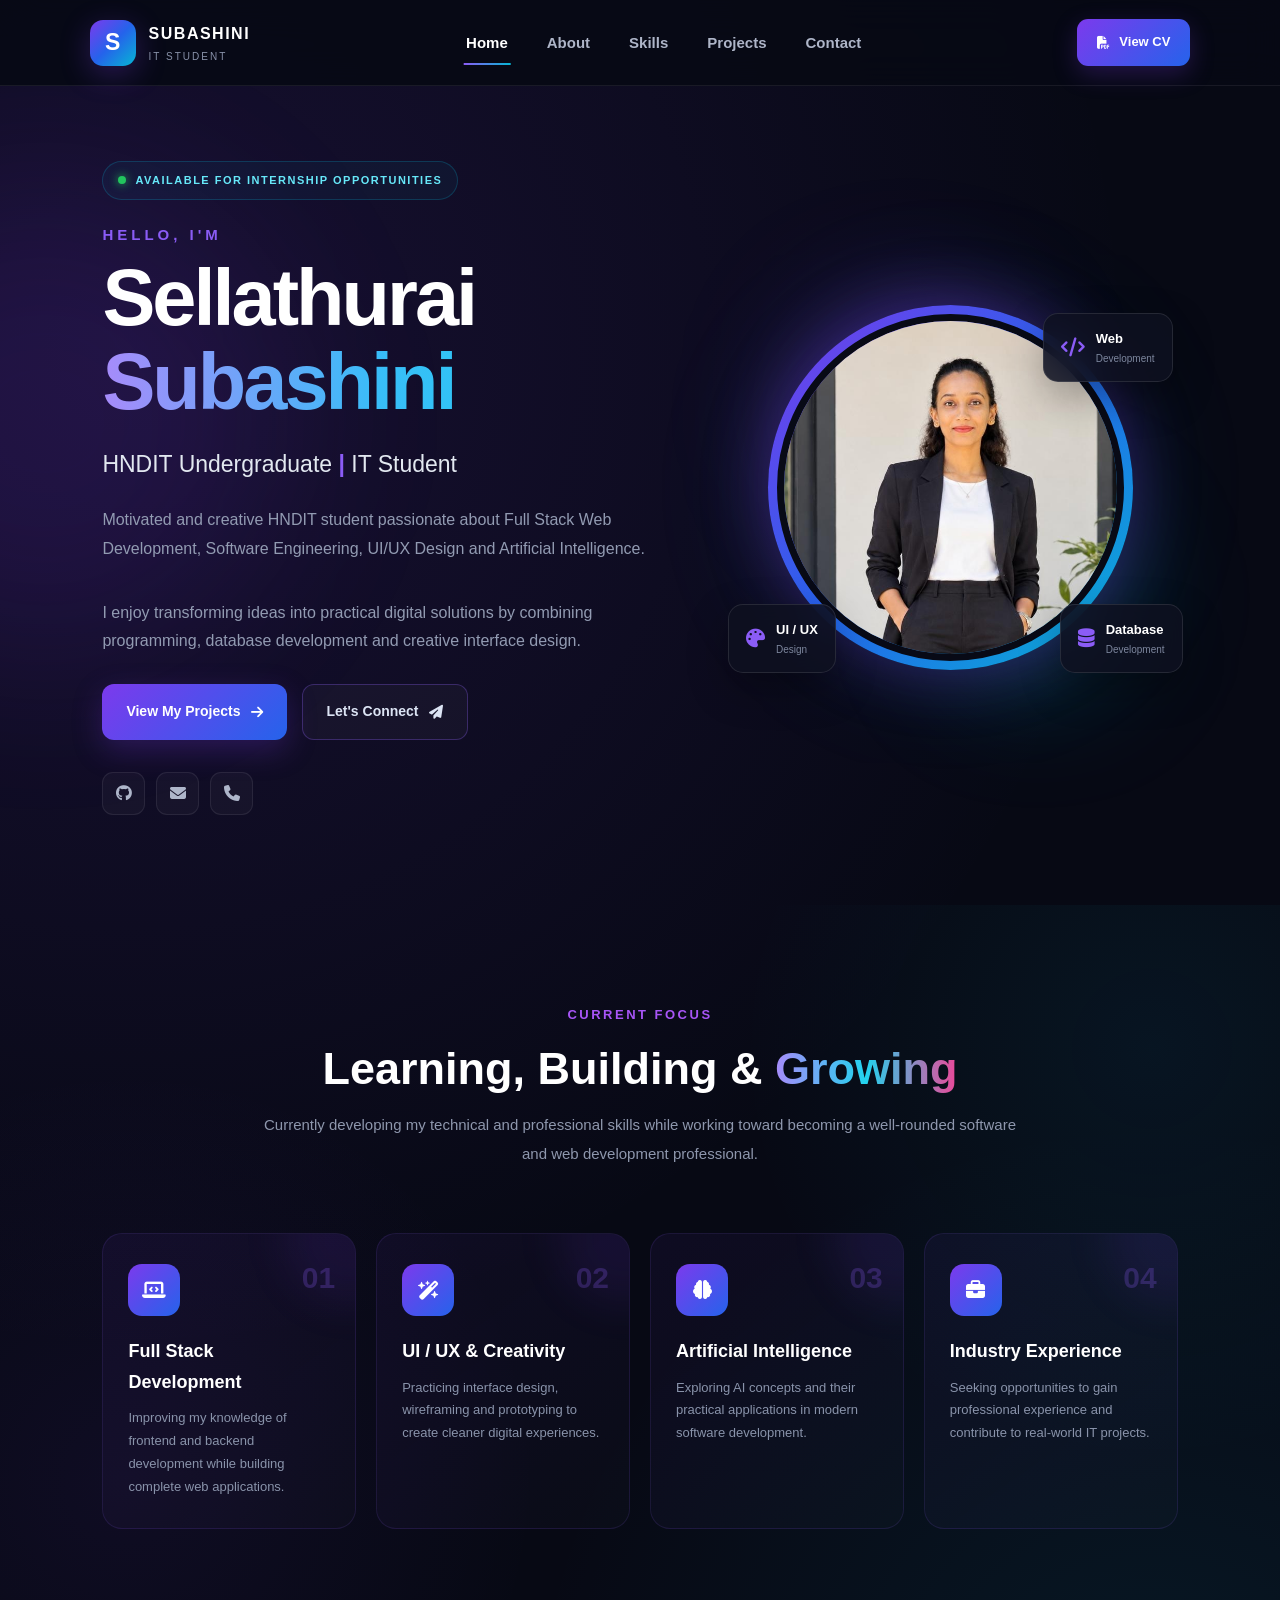
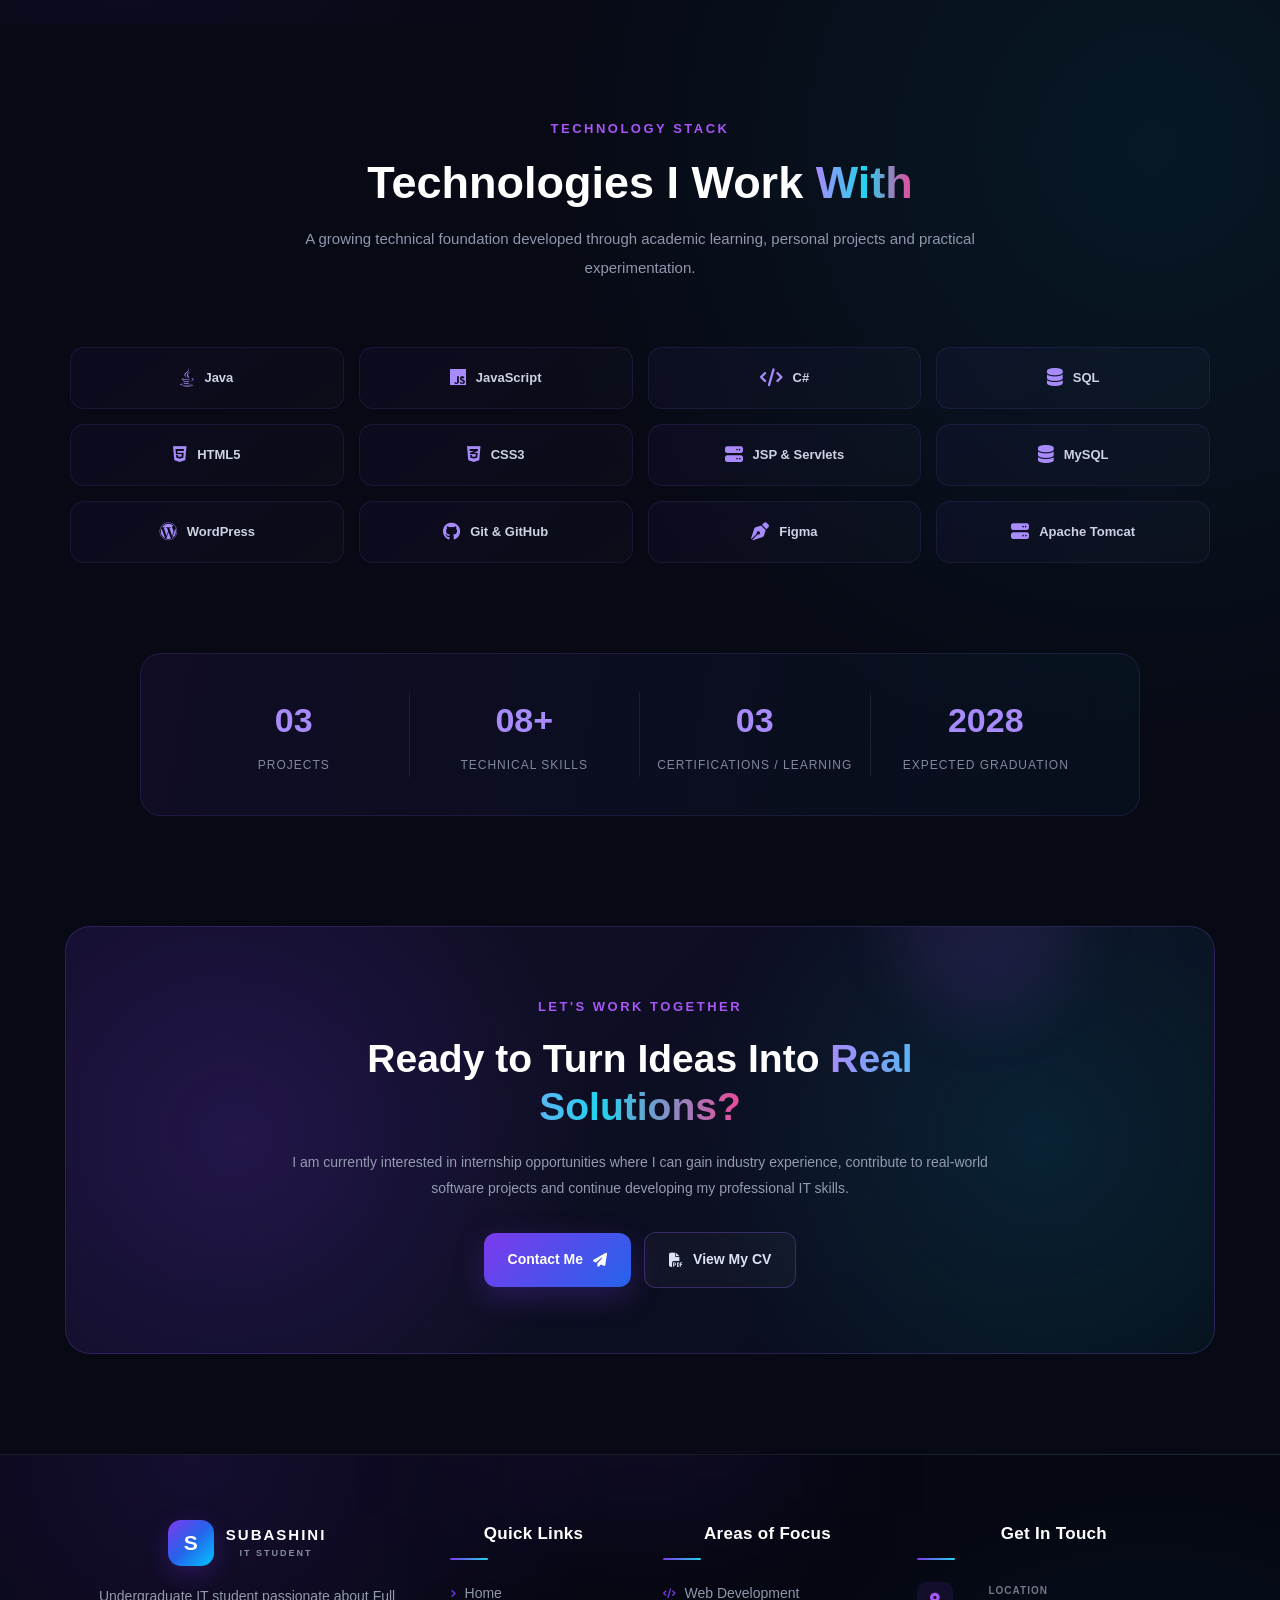
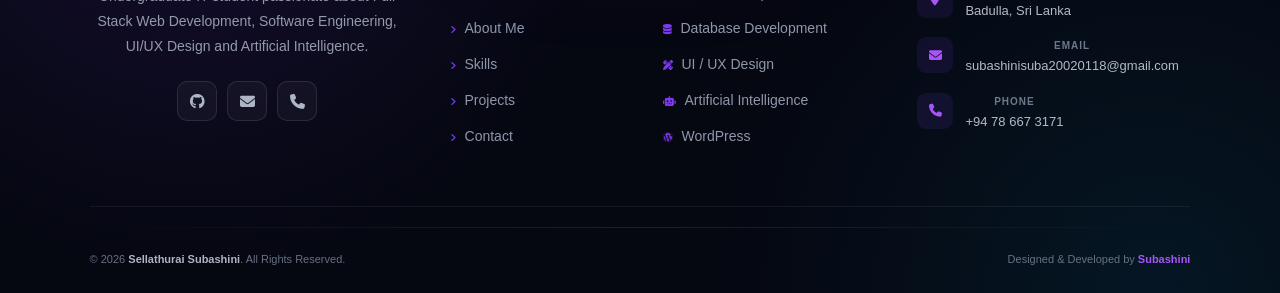
==== commit 9dfa236f: "Updated CV and files" ====
--- a/index.html
+++ b/index.html
@@ -215,7 +215,7 @@
             </a>
 
 
-            <a href="mailto:subashinisuba200200118@gmail.com"
+            <a href="mailto:subashinisuba20020118@gmail.com"
                title="Email">
 
                 <i class="fa-solid fa-envelope"></i>
@@ -781,7 +781,7 @@
             </a>
 
 
-            <a href="assets/Subashini-CV.pdf"
+            <a href="suba cv.pdf"
                target="_blank"
                class="button outline-button">
 
@@ -865,7 +865,7 @@
                 </a>
 
 
-                <a href="mailto:subashinisuba200200118@gmail.com"
+                <a href="mailto:subashinisuba20020118@gmail.com"
                    title="Email">
 
                     <i class="fa-solid fa-envelope"></i>
@@ -1123,7 +1123,7 @@
 
                     <p>
 
-                        subashinisuba200200118@gmail.com
+                        subashinisuba20020118@gmail.com
 
                     </p>
 
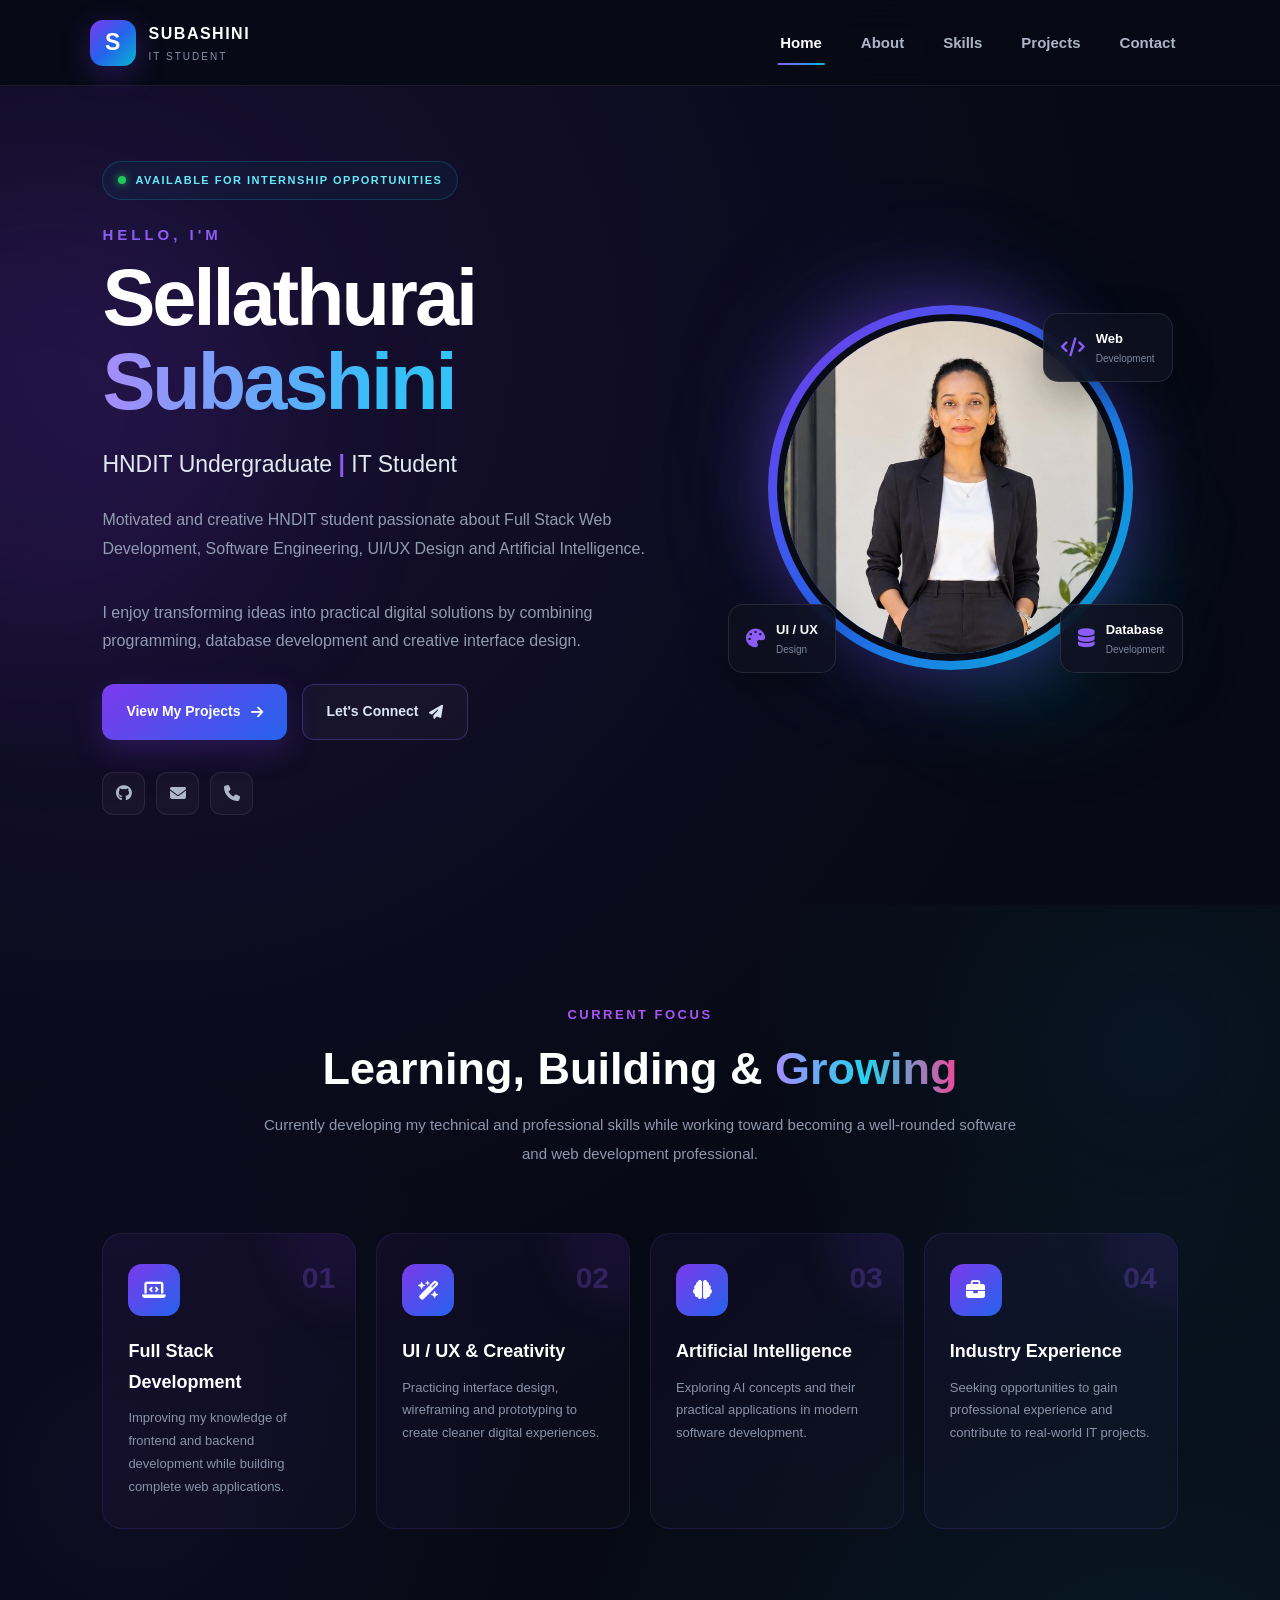
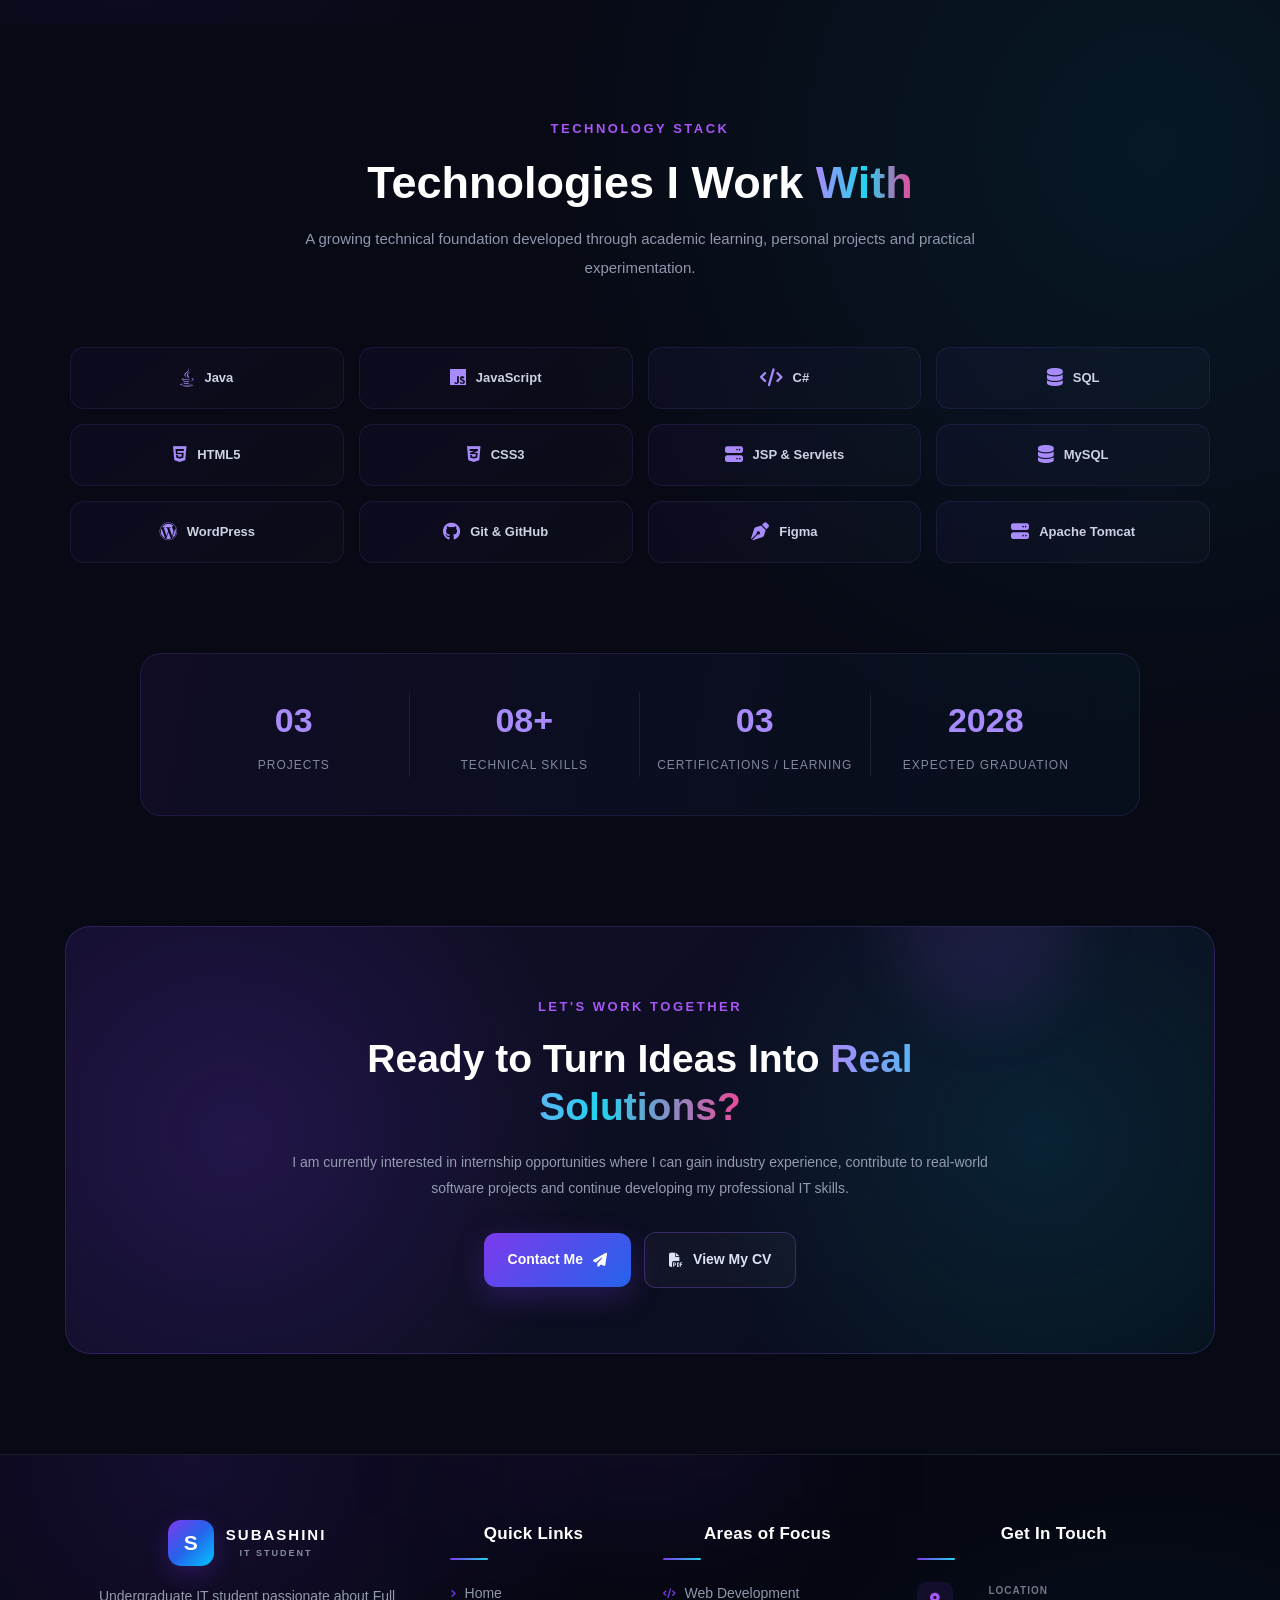
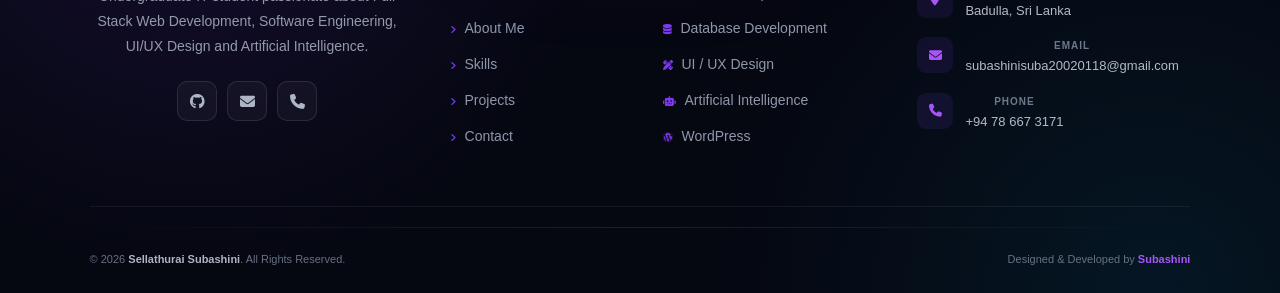
==== commit f0eb67a7: "Removed CV and CV link" ====
--- a/index.html
+++ b/index.html
@@ -68,16 +68,7 @@
     </nav>
 
 
-    <!-- CV BUTTON -->
-
-    <a href="suba cv.pdf"
-       target="_blank"
-       class="cv-button">
-
-        <i class="fa-solid fa-file-pdf"></i>
-        View CV
-
-    </a>
+ 
 
 
     <!-- MOBILE MENU -->
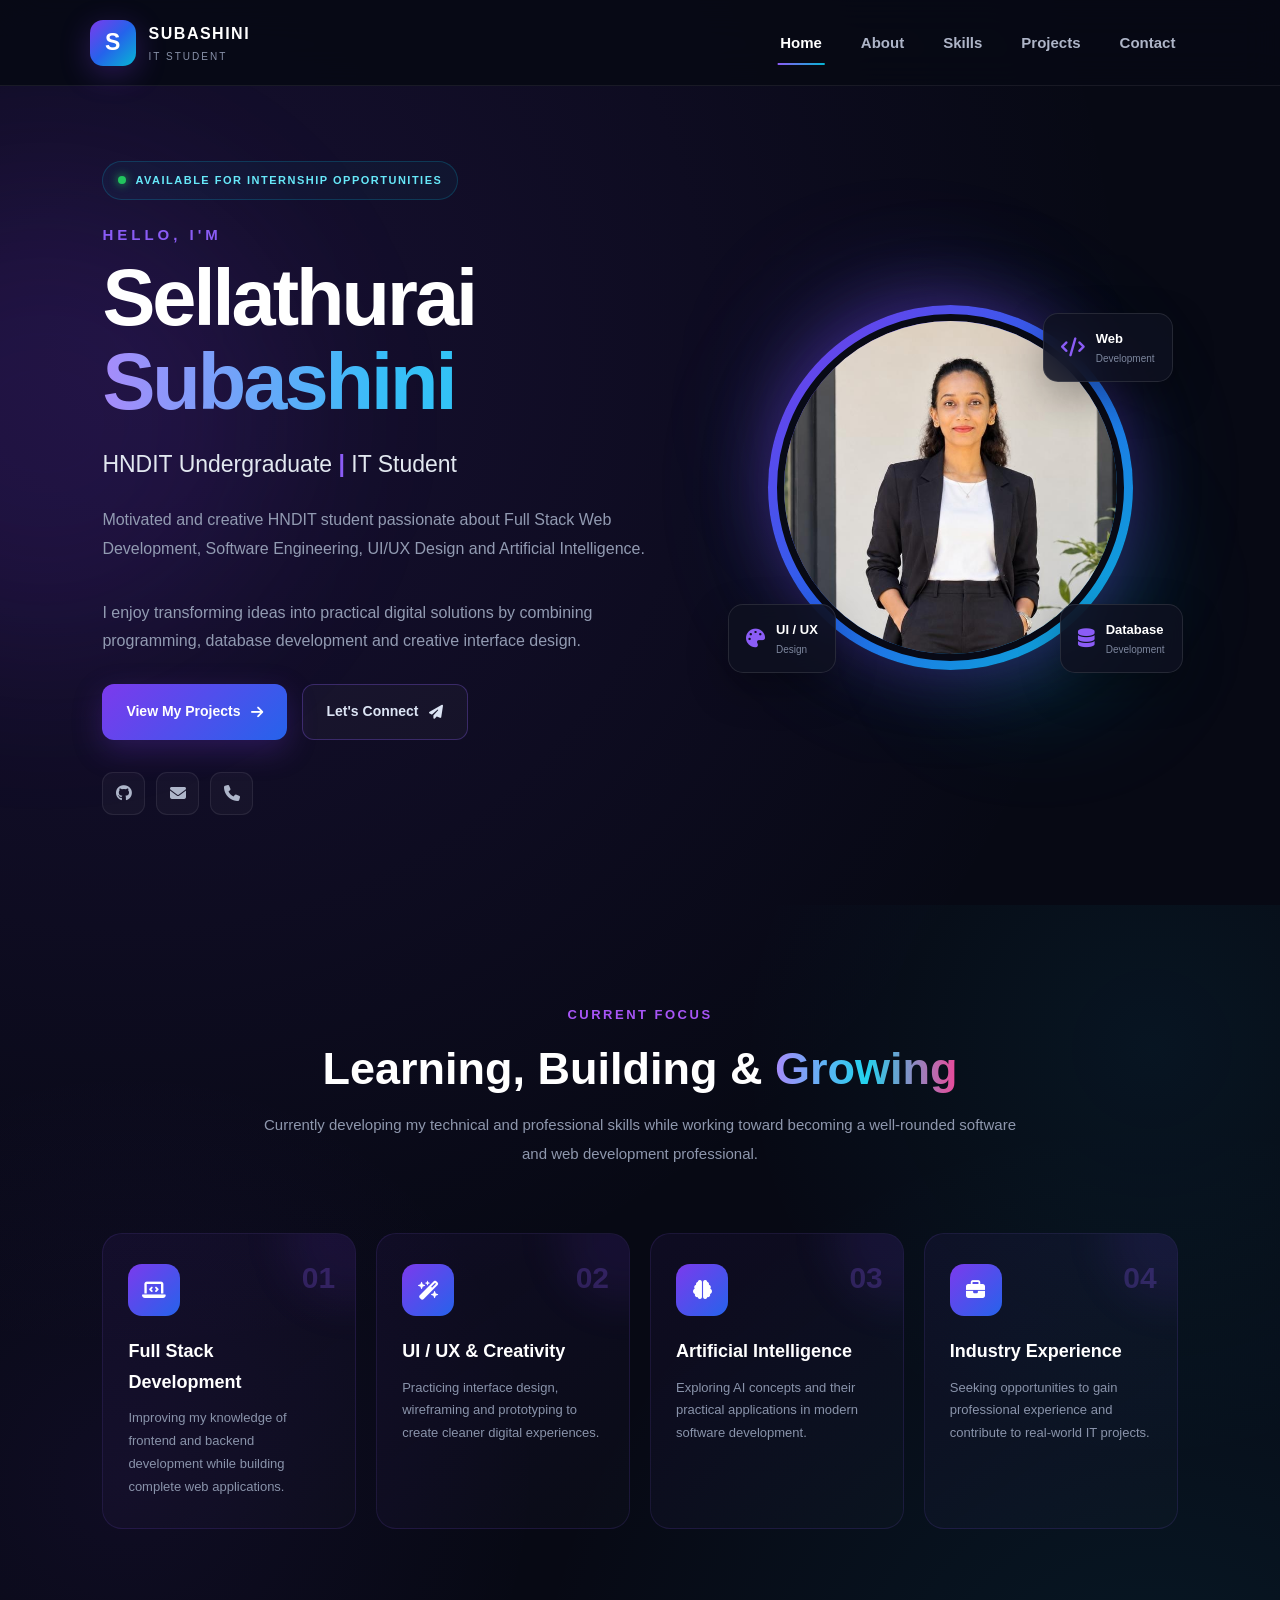
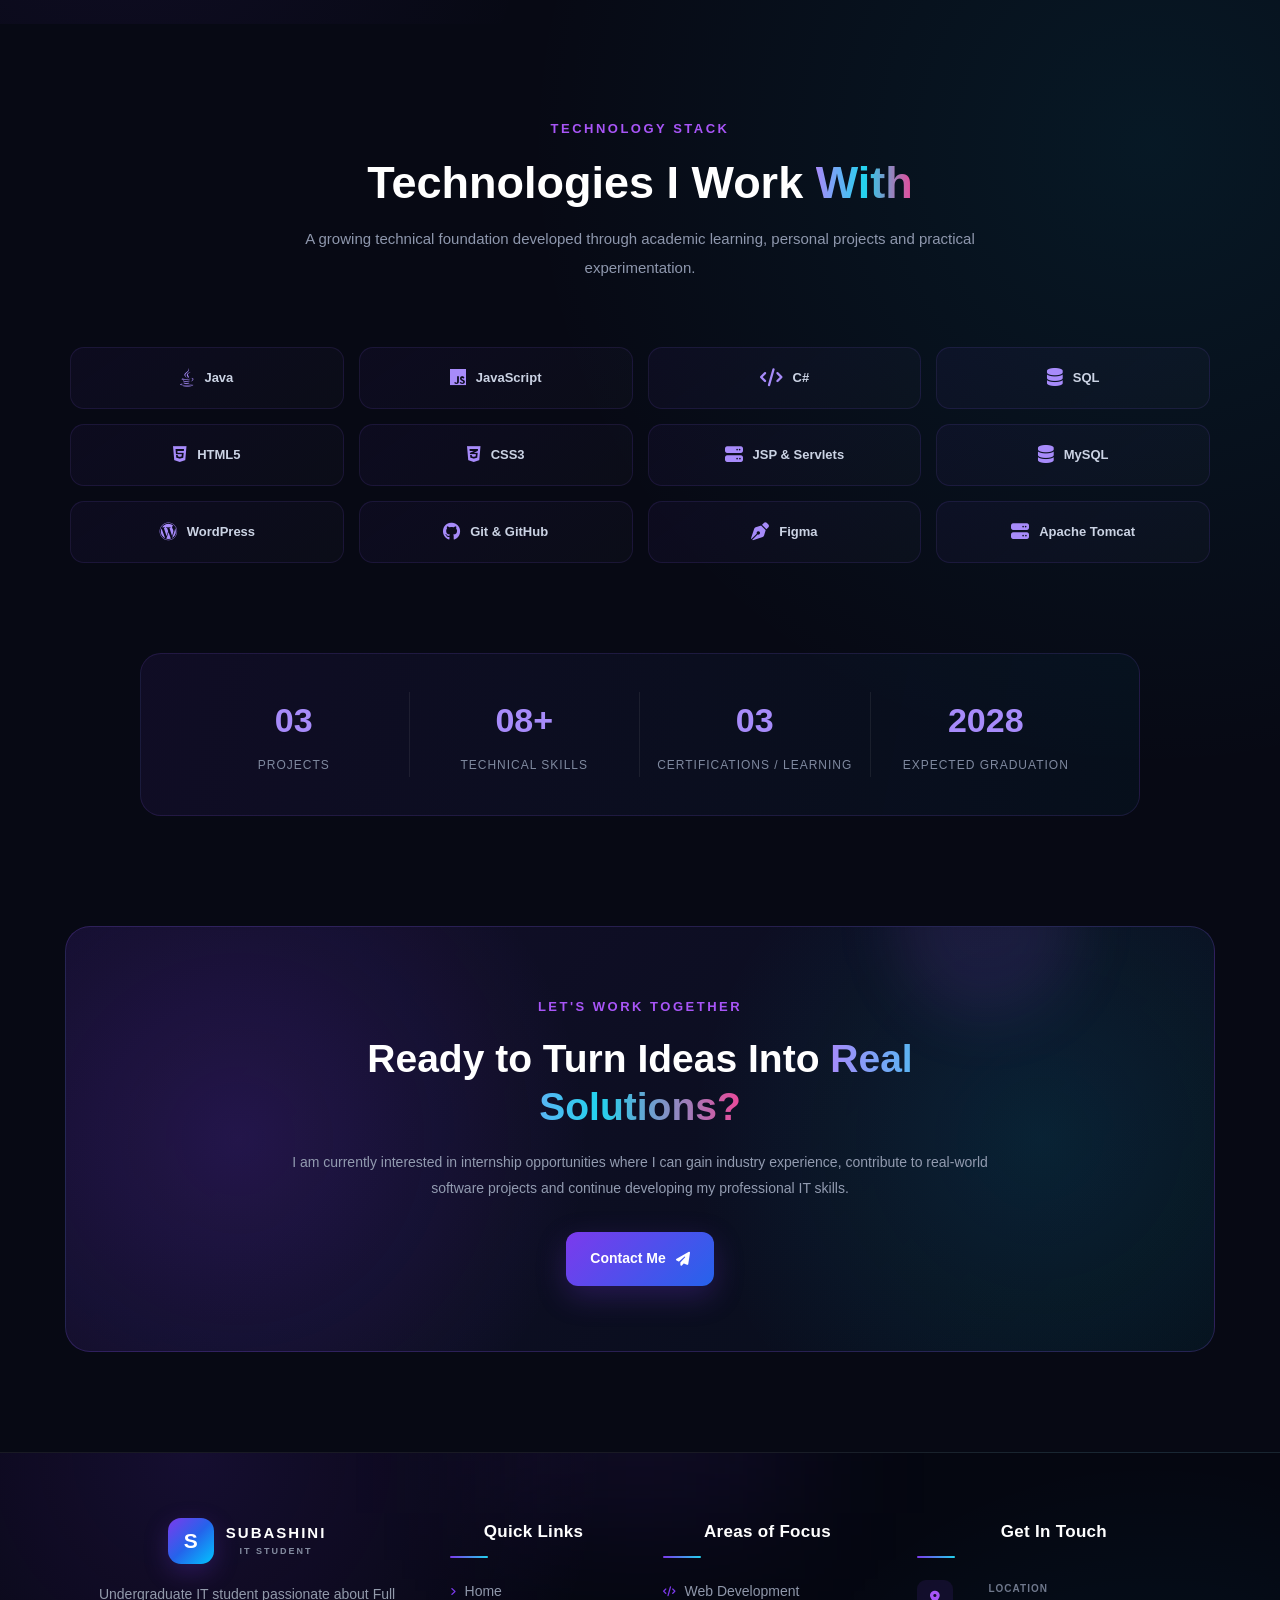
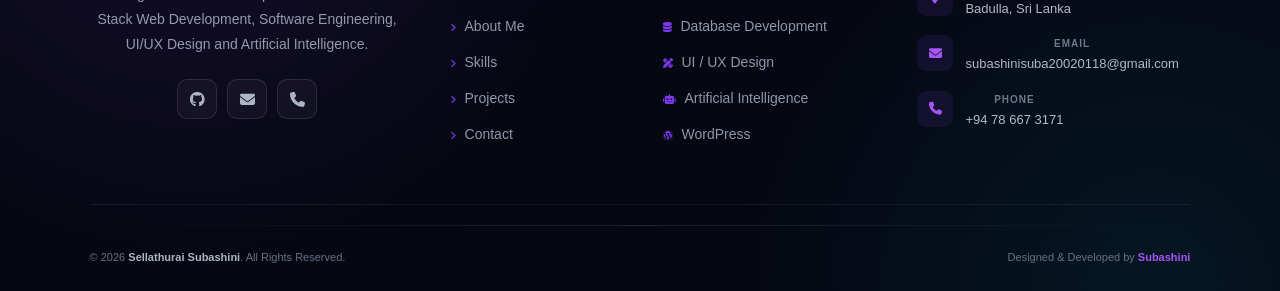
==== commit 34719e7e: "Removed CV button from website" ====
--- a/index.html
+++ b/index.html
@@ -772,17 +772,6 @@
             </a>
 
 
-            <a href="suba cv.pdf"
-               target="_blank"
-               class="button outline-button">
-
-                <i class="fa-solid fa-file-pdf"></i>
-
-                View My CV
-
-            </a>
-
-
         </div>
 
 
